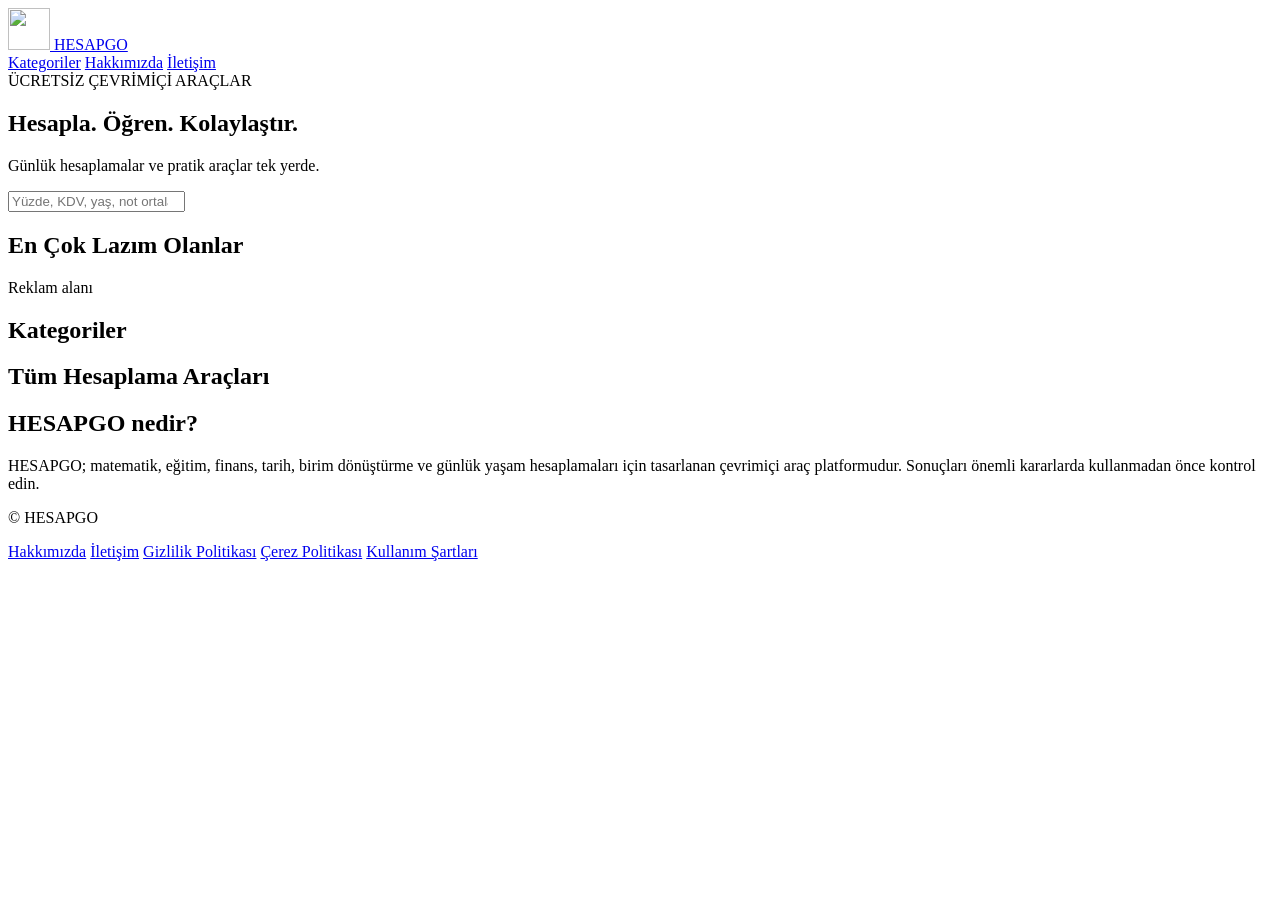
==== index.html @ 387f4a2d "Add initial index.html file with basic structure" ====
<!DOCTYPE html>
<html lang="tr">
<head>
  <meta charset="UTF-8">
  <meta name="viewport" content="width=device-width, initial-scale=1">
  <meta name="theme-color" content="#6657e8">

  <title>HESAPGO – Ücretsiz Hesaplama Araçları</title>
  <meta name="description" content="HESAPGO ile yüzde, KDV, indirim, yaş, not ortalaması ve birim hesaplamalarını ücretsiz yapın.">
  <link rel="canonical" href="https://ALANADIN.com/">
  <link rel="icon" href="/images/logo.svg" type="image/svg+xml">
  <link rel="stylesheet" href="/assets/style.css">

  <meta property="og:type" content="website">
  <meta property="og:title" content="HESAPGO – Ücretsiz Hesaplama Araçları">
  <meta property="og:description" content="Günlük hesaplamalar için ücretsiz çevrimiçi araçlar.">
  <meta property="og:url" content="https://ALANADIN.com/">

  <script type="application/ld+json">
  {
    "@context": "https://schema.org",
    "@type": "WebSite",
    "name": "HESAPGO",
    "url": "https://ALANADIN.com/"
  }
  </script>
</head>
<body>
<header class="header">
  <a class="logo" href="/">
    <img src="/images/logo.svg" alt="" width="42" height="42">
    HESAPGO
  </a>
  <nav>
    <a href="#kategoriler">Kategoriler</a>
    <a href="/hakkimizda.html">Hakkımızda</a>
    <a href="/iletisim.html">İletişim</a>
  </nav>
</header>

<main>
  <section class="hero">
    <span class="eyebrow">ÜCRETSİZ ÇEVRİMİÇİ ARAÇLAR</span>
    <h1>Hesapla. Öğren. <span>Kolaylaştır.</span></h1>
    <p>Günlük hesaplamalar ve pratik araçlar tek yerde.</p>

    <input id="search" type="search"
      placeholder="Yüzde, KDV, yaş, not ortalaması ara..."
      aria-label="Araç ara">

    <div class="popular">
      <h2>En Çok Lazım Olanlar</h2>
      <div id="popularTools" class="grid"></div>
    </div>
  </section>

  <div class="container">
    <div class="ad-slot">Reklam alanı</div>

    <section id="kategoriler">
      <h2>Kategoriler</h2>
      <div id="categories" class="category-grid"></div>
    </section>

    <section>
      <h2>Tüm Hesaplama Araçları</h2>
      <p id="toolCount"></p>
      <div id="allTools" class="grid"></div>
    </section>

    <section class="info">
      <h2>HESAPGO nedir?</h2>
      <p>HESAPGO; matematik, eğitim, finans, tarih, birim dönüştürme ve günlük yaşam hesaplamaları için tasarlanan çevrimiçi araç platformudur. Sonuçları önemli kararlarda kullanmadan önce kontrol edin.</p>
    </section>
  </div>
</main>

<footer>
  <p>© <span id="year"></span> HESAPGO</p>
  <div class="footer-links">
    <a href="/hakkimizda.html">Hakkımızda</a>
    <a href="/iletisim.html">İletişim</a>
    <a href="/gizlilik-politikasi.html">Gizlilik Politikası</a>
    <a href="/cerez-politikasi.html">Çerez Politikası</a>
    <a href="/kullanim-sartlari.html">Kullanım Şartları</a>
  </div>
</footer>

<script src="/assets/tools.js"></script>
<script src="/assets/app.js"></script>
</body>
</html>
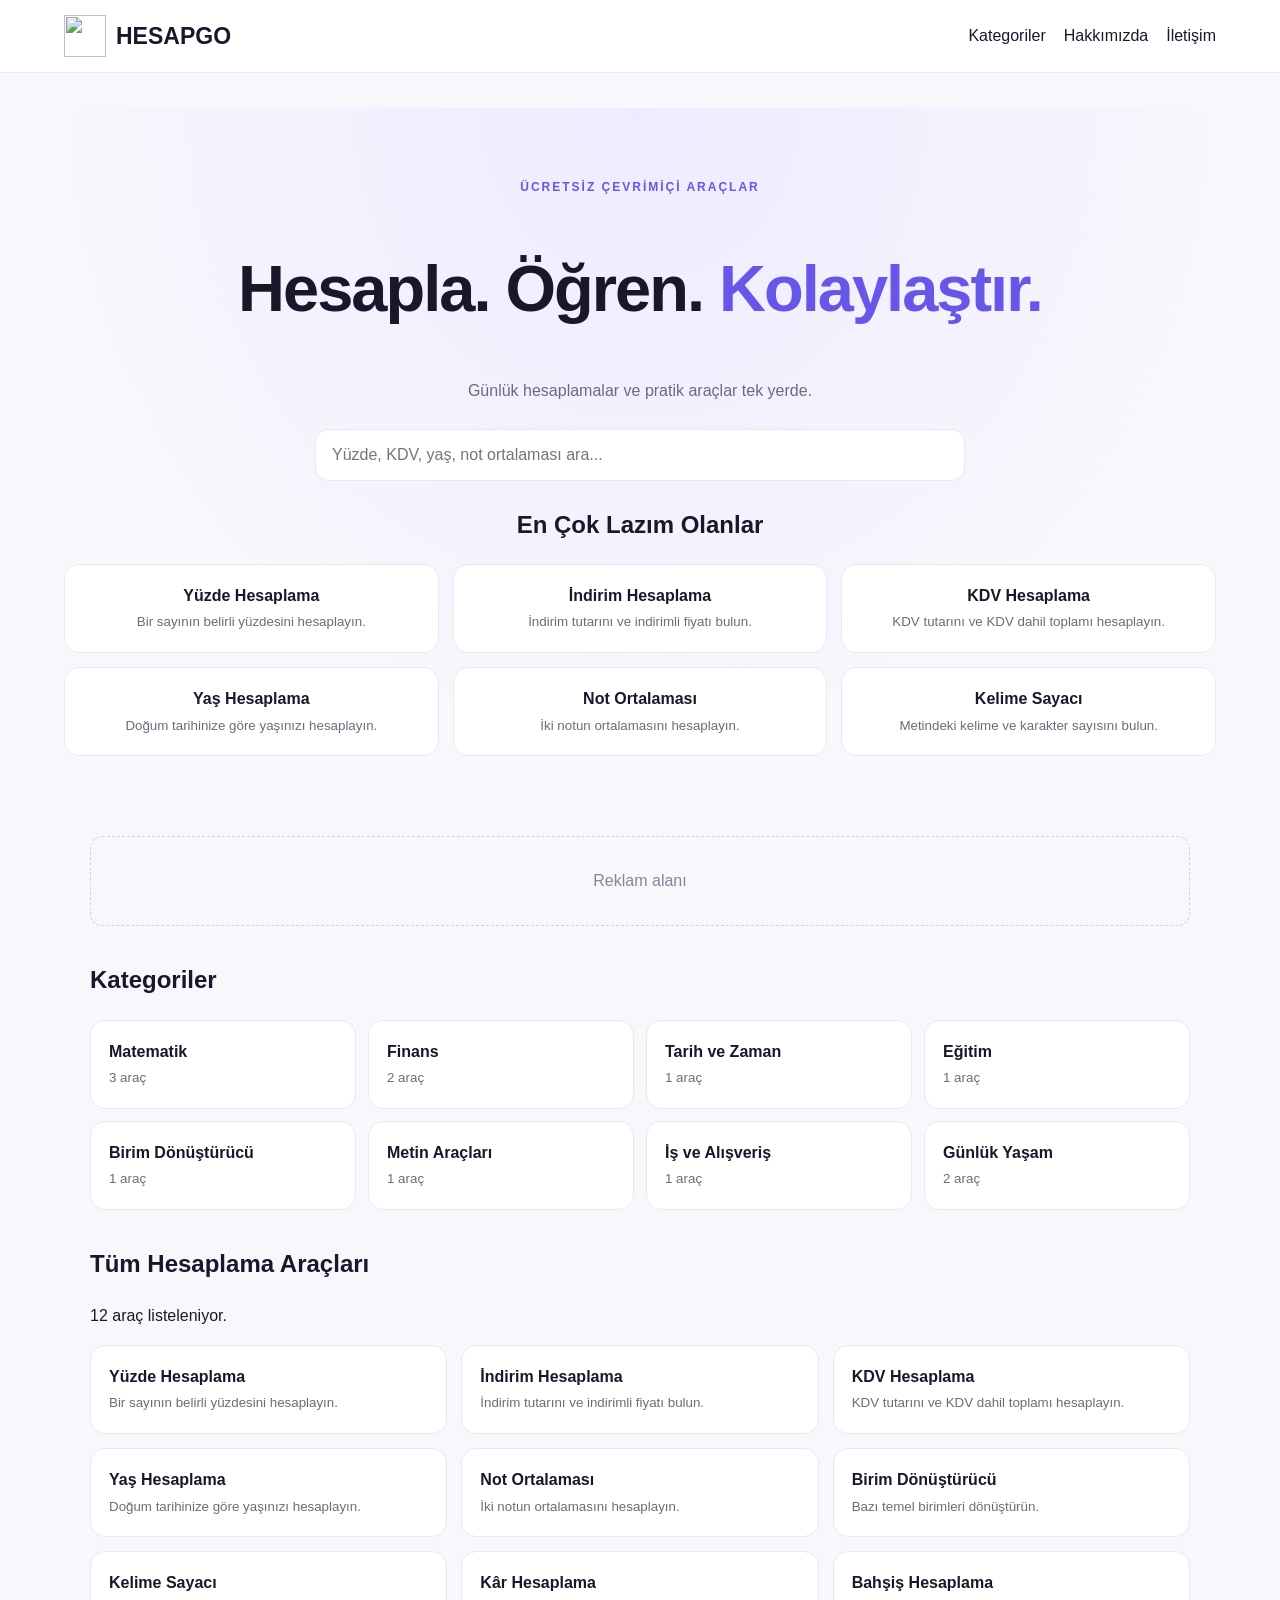
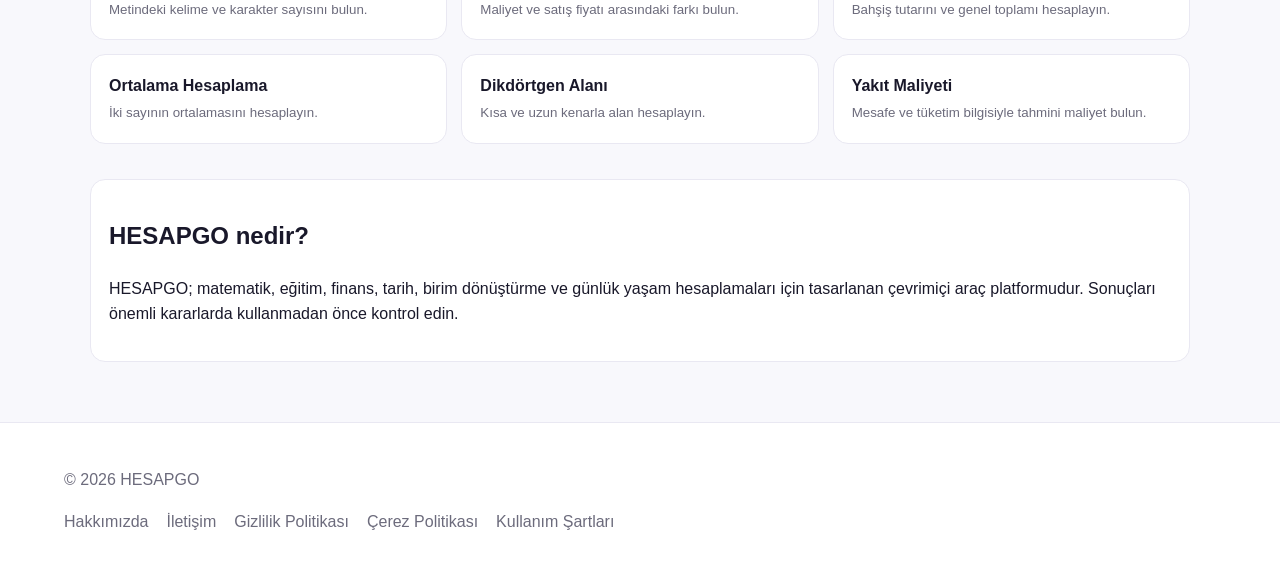
==== commit 873e4aac: "Update index.html" ====
--- a/index.html
+++ b/index.html
@@ -9,7 +9,7 @@
   <title>HESAPGO – Ücretsiz Hesaplama Araçları</title>
   <meta name="description" content="HESAPGO ile yüzde, KDV, indirim, yaş, not ortalaması ve birim hesaplamalarını ücretsiz yapın.">
   <link rel="canonical" href="https://ALANADIN.com/">
-  <link rel="icon" href="/images/logo.svg" type="image/svg+xml">
+  <link rel="icon" href="/images/logo.svg.jpeg" type="image/svg+xml">
   <link rel="stylesheet" href="/assets/style.css">
 
   <meta property="og:type" content="website">
--- a/assets/style.css
+++ b/assets/style.css
@@ -0,0 +1,192 @@
+
+* {
+  box-sizing: border-box;
+}
+
+:root {
+  --purple: #6657e8;
+  --dark: #19182a;
+  --muted: #6c6b7c;
+  --line: #e9e8f2;
+  --background: #f8f8fc;
+}
+
+body {
+  margin: 0;
+  font-family: Arial, Helvetica, sans-serif;
+  background: var(--background);
+  color: var(--dark);
+  line-height: 1.6;
+}
+
+a {
+  color: inherit;
+  text-decoration: none;
+}
+
+a:hover {
+  color: var(--purple);
+}
+
+.header {
+  display: flex;
+  align-items: center;
+  justify-content: space-between;
+  gap: 20px;
+  padding: 15px 5%;
+  background: white;
+  border-bottom: 1px solid var(--line);
+}
+
+.logo {
+  display: flex;
+  align-items: center;
+  gap: 10px;
+  font-size: 23px;
+  font-weight: 900;
+}
+
+.header nav,
+.footer-links {
+  display: flex;
+  flex-wrap: wrap;
+  gap: 18px;
+}
+
+.hero {
+  text-align: center;
+  padding: 65px 5% 45px;
+  background: radial-gradient(ellipse at top, #eeebff, transparent 70%);
+}
+
+.eyebrow {
+  color: var(--purple);
+  font-weight: 800;
+  letter-spacing: 2px;
+  font-size: 12px;
+}
+
+h1 {
+  font-size: clamp(35px, 6vw, 65px);
+  line-height: 1.1;
+  letter-spacing: -2px;
+}
+
+h1 span {
+  color: var(--purple);
+}
+
+.hero > p {
+  color: var(--muted);
+}
+
+#search {
+  display: block;
+  width: min(650px, 100%);
+  margin: 25px auto;
+  padding: 16px;
+  border: 1px solid var(--line);
+  border-radius: 13px;
+  font-size: 16px;
+  background: white;
+}
+
+.container {
+  width: min(1100px, 92%);
+  margin: auto;
+}
+
+section {
+  margin: 35px 0;
+}
+
+.grid {
+  display: grid;
+  grid-template-columns: repeat(3, minmax(0, 1fr));
+  gap: 14px;
+}
+
+.tool-card,
+.category-card,
+.info {
+  display: block;
+  padding: 18px;
+  border: 1px solid var(--line);
+  border-radius: 15px;
+  background: white;
+}
+
+.tool-card:hover,
+.category-card:hover {
+  border-color: var(--purple);
+  transform: translateY(-2px);
+}
+
+.tool-card,
+.category-card {
+  transition: 0.15s ease;
+}
+
+.tool-card strong,
+.category-card strong {
+  display: block;
+}
+
+.tool-card small,
+.category-card small {
+  color: var(--muted);
+}
+
+.category-grid {
+  display: grid;
+  grid-template-columns: repeat(4, minmax(0, 1fr));
+  gap: 12px;
+}
+
+.ad-slot {
+  min-height: 90px;
+  display: grid;
+  place-items: center;
+  border: 1px dashed #d4d0e7;
+  border-radius: 12px;
+  color: #88859b;
+  margin: 30px 0;
+}
+
+footer {
+  margin-top: 60px;
+  padding: 28px 5%;
+  background: white;
+  border-top: 1px solid var(--line);
+  color: var(--muted);
+}
+
+.footer-links {
+  margin-top: 12px;
+}
+
+@media (max-width: 750px) {
+  .grid {
+    grid-template-columns: repeat(2, minmax(0, 1fr));
+  }
+
+  .category-grid {
+    grid-template-columns: repeat(2, minmax(0, 1fr));
+  }
+
+  .header {
+    align-items: flex-start;
+    flex-direction: column;
+  }
+
+  .header nav {
+    gap: 12px;
+  }
+}
+
+@media (max-width: 450px) {
+  .grid,
+  .category-grid {
+    grid-template-columns: 1fr;
+  }
+}
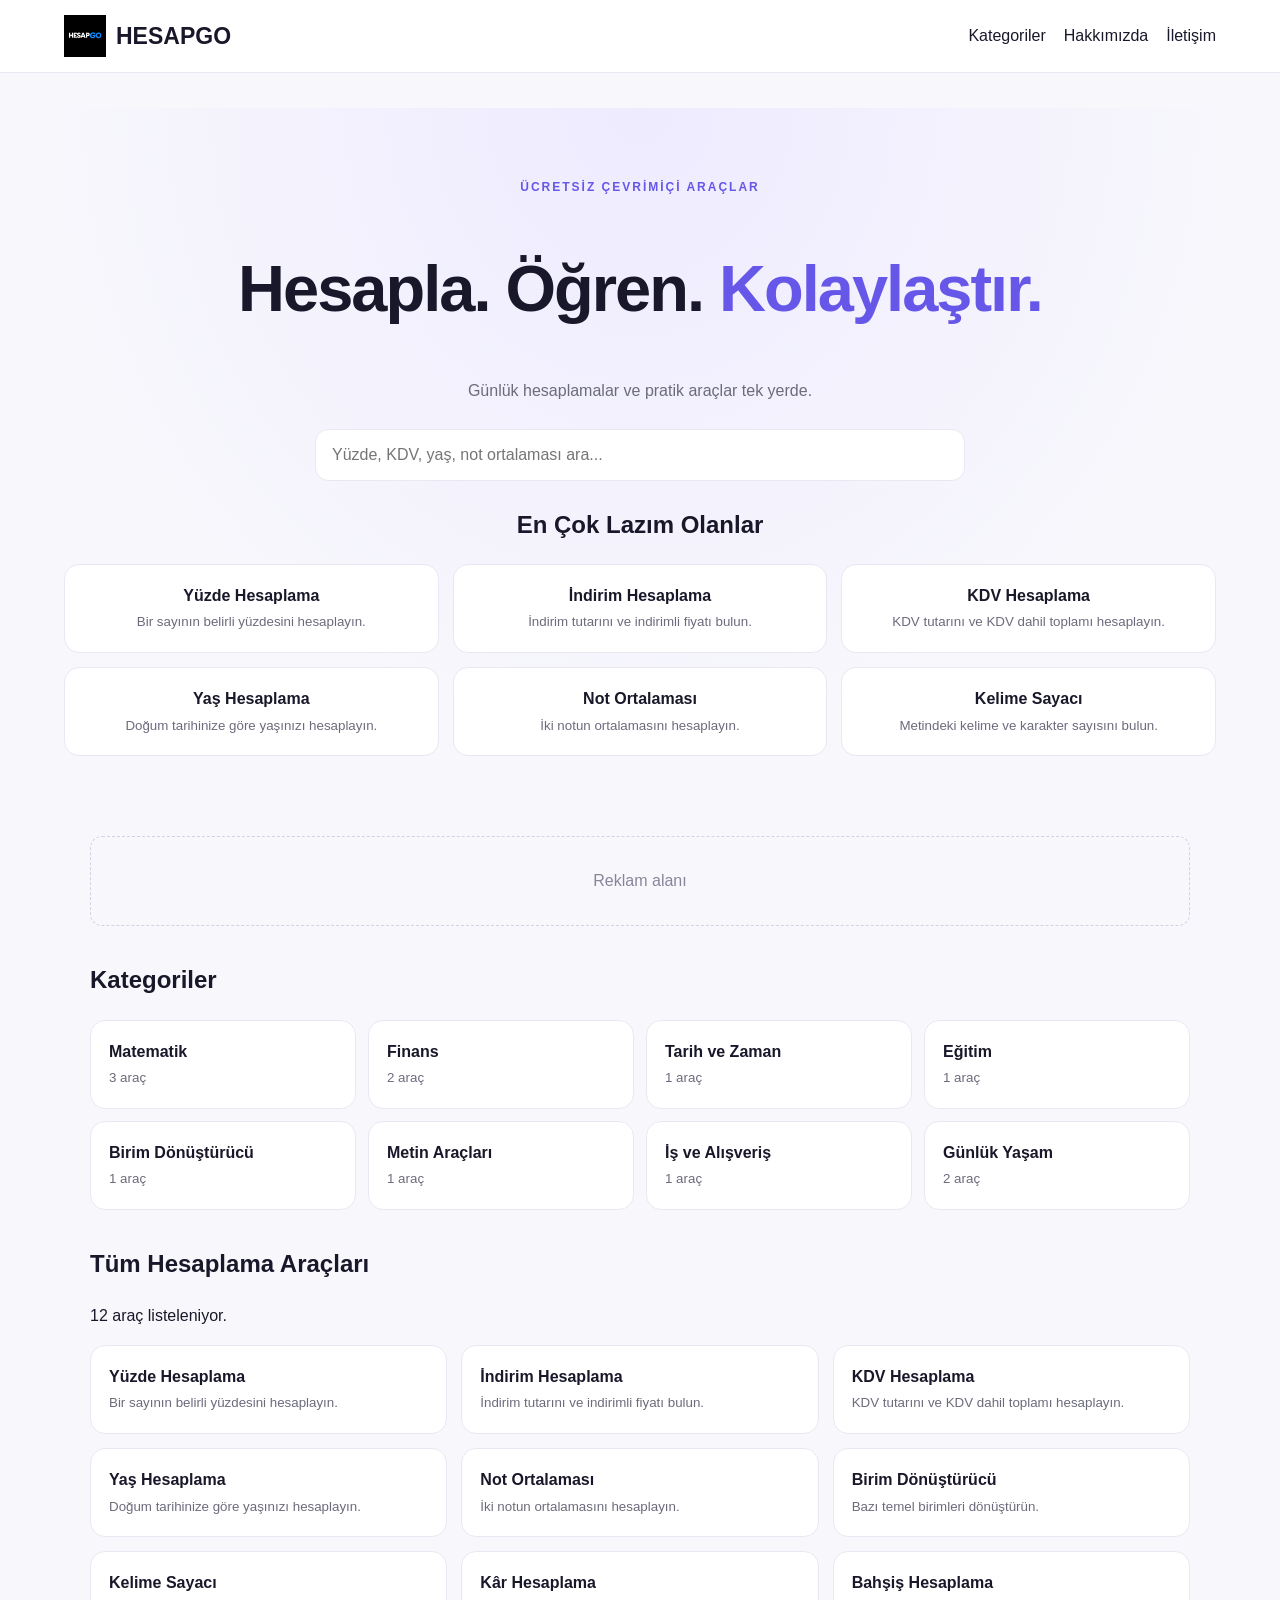
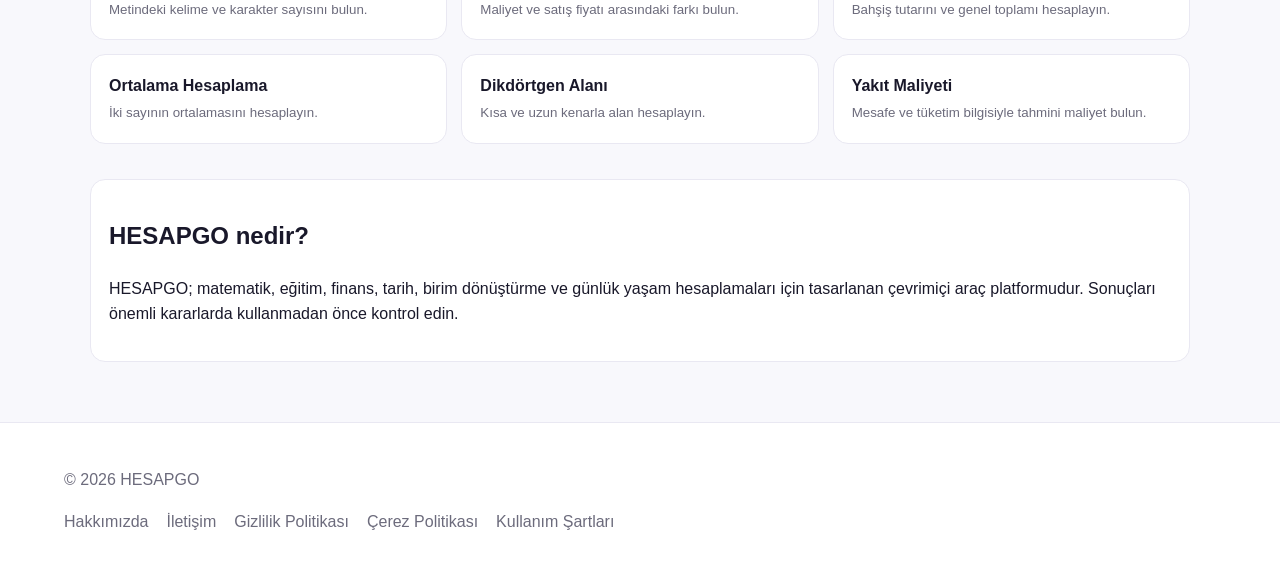
==== commit 585dc312: "Update index.html" ====
--- a/index.html
+++ b/index.html
@@ -22,14 +22,14 @@
     "@context": "https://schema.org",
     "@type": "WebSite",
     "name": "HESAPGO",
-    "url": "https://ALANADIN.com/"
+    "url": "https://hesapgo.vercel.app/"
   }
   </script>
 </head>
 <body>
 <header class="header">
   <a class="logo" href="/">
-    <img src="/images/logo.svg" alt="" width="42" height="42">
+    <img src="/images/logo.svg.jpeg" alt="" width="42" height="42">
     HESAPGO
   </a>
   <nav>
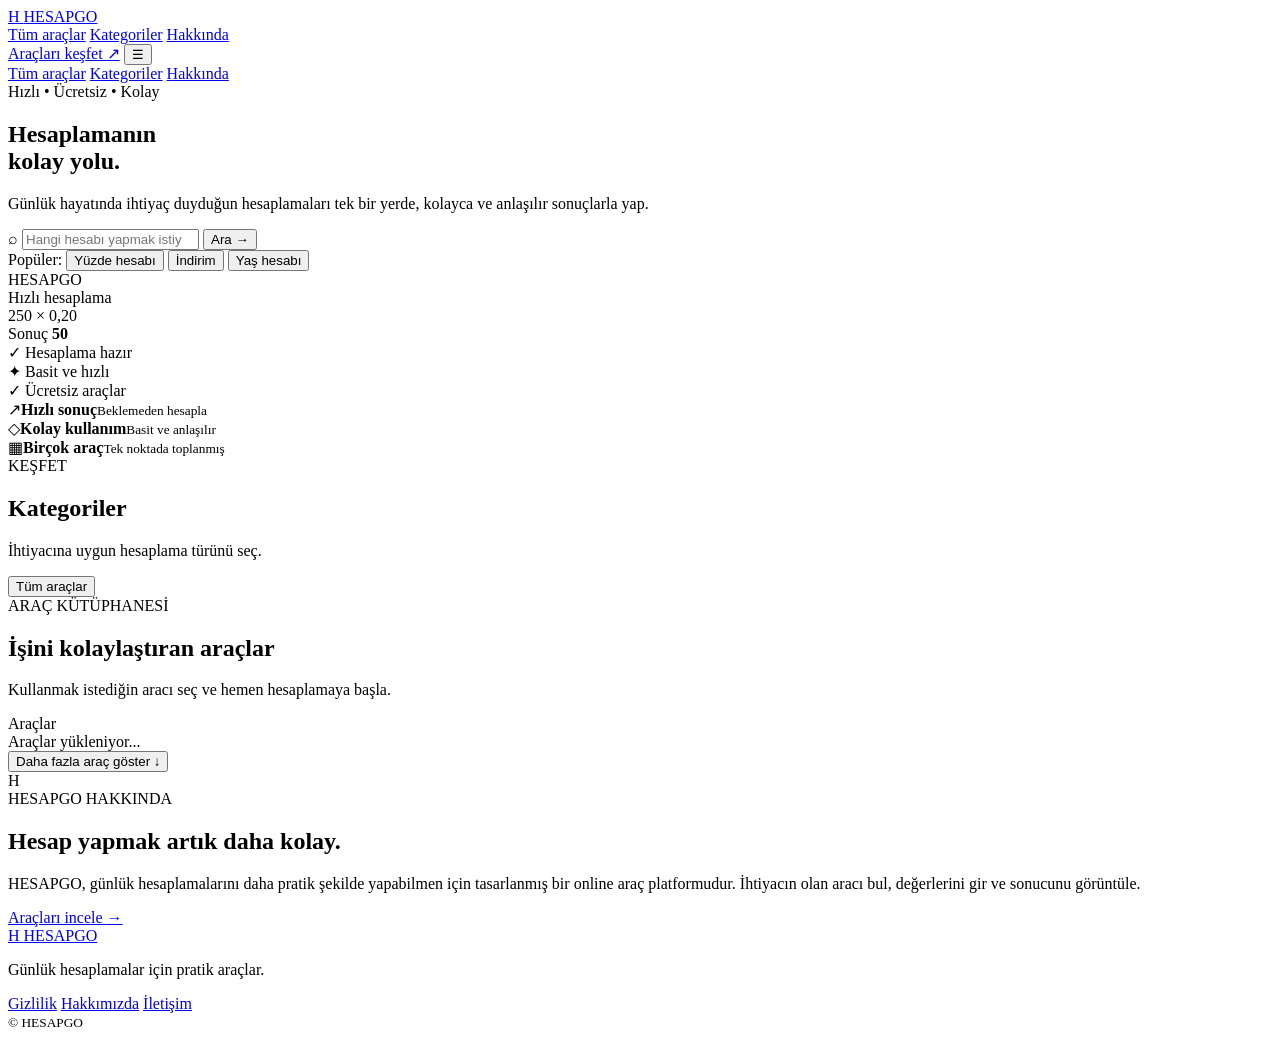
==== commit 9d8abc0f: "Update index.html" ====
--- a/index.html
+++ b/index.html
@@ -1,93 +1,170 @@
-
 <!DOCTYPE html>
 <html lang="tr">
 <head>
   <meta charset="UTF-8">
   <meta name="viewport" content="width=device-width, initial-scale=1">
-  <meta name="theme-color" content="#6657e8">
+  <meta name="theme-color" content="#ffffff">
 
-  <title>HESAPGO – Ücretsiz Hesaplama Araçları</title>
-  <meta name="description" content="HESAPGO ile yüzde, KDV, indirim, yaş, not ortalaması ve birim hesaplamalarını ücretsiz yapın.">
-  <link rel="canonical" href="https://ALANADIN.com/">
-  <link rel="icon" href="/images/logo.svg.jpeg" type="image/svg+xml">
-  <link rel="stylesheet" href="/assets/style.css">
+  <title>HESAPGO — Ücretsiz Online Hesaplama Araçları</title>
+  <meta name="description" content="Yüzde, indirim, KDV, yaş, ortalama ve daha birçok hesaplamayı HESAPGO ile kolayca yap. Ücretsiz ve pratik online hesaplama araçları.">
+  <link rel="canonical" href="https://hesapgo.vercel.app/">
+  <link rel="stylesheet" href="/assets/home.css">
 
-  <meta property="og:type" content="website">
-  <meta property="og:title" content="HESAPGO – Ücretsiz Hesaplama Araçları">
-  <meta property="og:description" content="Günlük hesaplamalar için ücretsiz çevrimiçi araçlar.">
-  <meta property="og:url" content="https://ALANADIN.com/">
-
-  <script type="application/ld+json">
-  {
-    "@context": "https://schema.org",
-    "@type": "WebSite",
-    "name": "HESAPGO",
-    "url": "https://hesapgo.vercel.app/"
-  }
-  </script>
 </head>
 <body>
-<header class="header">
-  <a class="logo" href="/">
-    <img src="/images/logo.svg.jpeg" alt="" width="42" height="42">
-    HESAPGO
-  </a>
-  <nav>
-    <a href="#kategoriler">Kategoriler</a>
-    <a href="/hakkimizda.html">Hakkımızda</a>
-    <a href="/iletisim.html">İletişim</a>
-  </nav>
-</header>
+  <header class="site-header">
+    <div class="header-inner">
+      <a class="brand" href="/" aria-label="HESAPGO ana sayfa">
+        <span class="brand-icon">H</span>
+        <span>HESAP<span class="brand-accent">GO</span></span>
+      </a>
 
-<main>
-  <section class="hero">
-    <span class="eyebrow">ÜCRETSİZ ÇEVRİMİÇİ ARAÇLAR</span>
-    <h1>Hesapla. Öğren. <span>Kolaylaştır.</span></h1>
-    <p>Günlük hesaplamalar ve pratik araçlar tek yerde.</p>
+      <nav class="main-nav" aria-label="Ana menü">
+        <a href="#araclar">Tüm araçlar</a>
+        <a href="#kategoriler">Kategoriler</a>
+        <a href="#hakkinda">Hakkında</a>
+      </nav>
 
-    <input id="search" type="search"
-      placeholder="Yüzde, KDV, yaş, not ortalaması ara..."
-      aria-label="Araç ara">
+      <a class="header-cta" href="#araclar">Araçları keşfet <span>↗</span></a>
 
-    <div class="popular">
-      <h2>En Çok Lazım Olanlar</h2>
-      <div id="popularTools" class="grid"></div>
+      <button class="mobile-menu-button" id="mobileMenuButton"
+        aria-label="Menüyü aç veya kapat" aria-expanded="false">☰</button>
     </div>
-  </section>
 
-  <div class="container">
-    <div class="ad-slot">Reklam alanı</div>
+    <nav class="mobile-nav" id="mobileNav" aria-label="Mobil menü">
+      <a href="#araclar">Tüm araçlar</a>
+      <a href="#kategoriler">Kategoriler</a>
+      <a href="#hakkinda">Hakkında</a>
+    </nav>
+  </header>
 
-    <section id="kategoriler">
-      <h2>Kategoriler</h2>
-      <div id="categories" class="category-grid"></div>
+  <main>
+    <section class="hero">
+      <div class="hero-content">
+        <span class="eyebrow"><span class="status-dot"></span> Hızlı • Ücretsiz • Kolay</span>
+
+        <h1>Hesaplamanın<br> <span>kolay yolu.</span></h1>
+
+        <p class="hero-description">
+          Günlük hayatında ihtiyaç duyduğun hesaplamaları tek bir yerde,
+          kolayca ve anlaşılır sonuçlarla yap.
+        </p>
+
+        <form class="search-box" id="searchForm" role="search">
+          <span class="search-icon" aria-hidden="true">⌕</span>
+          <input id="searchInput" type="search"
+            placeholder="Hangi hesabı yapmak istiyorsun?"
+            aria-label="Hesaplama aracı ara" autocomplete="off">
+          <button type="submit">Ara <span>→</span></button>
+        </form>
+
+        <div class="popular-searches">
+          <span>Popüler:</span>
+          <button type="button" data-search="yüzde">Yüzde hesabı</button>
+          <button type="button" data-search="indirim">İndirim</button>
+          <button type="button" data-search="yaş">Yaş hesabı</button>
+        </div>
+      </div>
+
+      <div class="hero-visual" aria-hidden="true">
+        <div class="visual-glow"></div>
+        <div class="calculator-card">
+          <div class="calculator-top">
+            <span class="calculator-dots"><i></i><i></i><i></i></span>
+            <span>HESAPGO</span>
+          </div>
+          <div class="calculator-caption">Hızlı hesaplama</div>
+          <div class="calculator-number">250 × 0,20</div>
+          <div class="calculator-divider"></div>
+          <div class="calculator-answer">
+            <span>Sonuç</span>
+            <strong>50</strong>
+          </div>
+          <div class="calculator-success">✓ Hesaplama hazır</div>
+        </div>
+        <div class="floating-note note-top">✦ Basit ve hızlı</div>
+        <div class="floating-note note-bottom"><span>✓</span> Ücretsiz araçlar</div>
+      </div>
     </section>
 
-    <section>
-      <h2>Tüm Hesaplama Araçları</h2>
-      <p id="toolCount"></p>
-      <div id="allTools" class="grid"></div>
+    <section class="trust-strip" aria-label="HESAPGO özellikleri">
+      <div><span class="trust-icon">↗</span><span><strong>Hızlı sonuç</strong><small>Beklemeden hesapla</small></span></div>
+      <div><span class="trust-icon">◇</span><span><strong>Kolay kullanım</strong><small>Basit ve anlaşılır</small></span></div>
+      <div><span class="trust-icon">▦</span><span><strong>Birçok araç</strong><small>Tek noktada toplanmış</small></span></div>
     </section>
 
-    <section class="info">
-      <h2>HESAPGO nedir?</h2>
-      <p>HESAPGO; matematik, eğitim, finans, tarih, birim dönüştürme ve günlük yaşam hesaplamaları için tasarlanan çevrimiçi araç platformudur. Sonuçları önemli kararlarda kullanmadan önce kontrol edin.</p>
+    <section class="content-section" id="kategoriler">
+      <div class="section-heading">
+        <div>
+          <span class="section-kicker">KEŞFET</span>
+          <h2>Kategoriler</h2>
+          <p>İhtiyacına uygun hesaplama türünü seç.</p>
+        </div>
+      </div>
+
+      <div class="category-list" id="categoryList">
+        <button class="category-chip active" data-category="all">Tüm araçlar</button>
+      </div>
     </section>
-  </div>
-</main>
 
-<footer>
-  <p>© <span id="year"></span> HESAPGO</p>
-  <div class="footer-links">
-    <a href="/hakkimizda.html">Hakkımızda</a>
-    <a href="/iletisim.html">İletişim</a>
-    <a href="/gizlilik-politikasi.html">Gizlilik Politikası</a>
-    <a href="/cerez-politikasi.html">Çerez Politikası</a>
-    <a href="/kullanim-sartlari.html">Kullanım Şartları</a>
-  </div>
-</footer>
+    <section class="content-section tools-section" id="araclar">
+      <div class="section-heading tools-heading">
+        <div>
+          <span class="section-kicker">ARAÇ KÜTÜPHANESİ</span>
+          <h2 id="toolsHeading">İşini kolaylaştıran araçlar</h2>
+          <p id="toolsDescription">Kullanmak istediğin aracı seç ve hemen hesaplamaya başla.</p>
+        </div>
+        <span class="tool-count" id="toolCount">Araçlar</span>
+      </div>
 
-<script src="/assets/tools.js"></script>
-<script src="/assets/app.js"></script>
+      <div class="tools-grid" id="toolsGrid">
+        <div class="empty-state">Araçlar yükleniyor...</div>
+      </div>
+
+      <div class="no-results" id="noResults" hidden>
+        <span>⌕</span>
+        <h3>Aradığın aracı bulamadık</h3>
+        <p>Başka bir kelime dene veya farklı bir kategori seç.</p>
+        <button id="clearSearch" type="button">Aramayı temizle</button>
+      </div>
+
+      <div class="load-more-wrap">
+        <button id="loadMore" class="load-more" type="button">Daha fazla araç göster <span>↓</span></button>
+      </div>
+    </section>
+
+    <section class="about-section" id="hakkinda">
+      <div class="about-mark">H</div>
+      <div>
+        <span class="section-kicker">HESAPGO HAKKINDA</span>
+        <h2>Hesap yapmak artık daha kolay.</h2>
+        <p>
+          HESAPGO, günlük hesaplamalarını daha pratik şekilde yapabilmen için
+          tasarlanmış bir online araç platformudur. İhtiyacın olan aracı bul,
+          değerlerini gir ve sonucunu görüntüle.
+        </p>
+      </div>
+      <a href="#araclar" class="about-link">Araçları incele <span>→</span></a>
+    </section>
+  </main>
+
+  <footer class="site-footer">
+    <div class="footer-inner">
+      <a class="brand footer-brand" href="/">
+        <span class="brand-icon">H</span>
+        <span>HESAP<span class="brand-accent">GO</span></span>
+      </a>
+      <p>Günlük hesaplamalar için pratik araçlar.</p>
+      <div class="footer-links">
+        <a href="/gizlilik/">Gizlilik</a>
+        <a href="/hakkimizda/">Hakkımızda</a>
+        <a href="/iletisim/">İletişim</a>
+      </div>
+      <small>© <span id="currentYear"></span> HESAPGO</small>
+    </div>
+  </footer>
+
+  <script src="/assets/tools.js"></script>
+  <script src="/assets/home.js"></script>
 </body>
 </html>
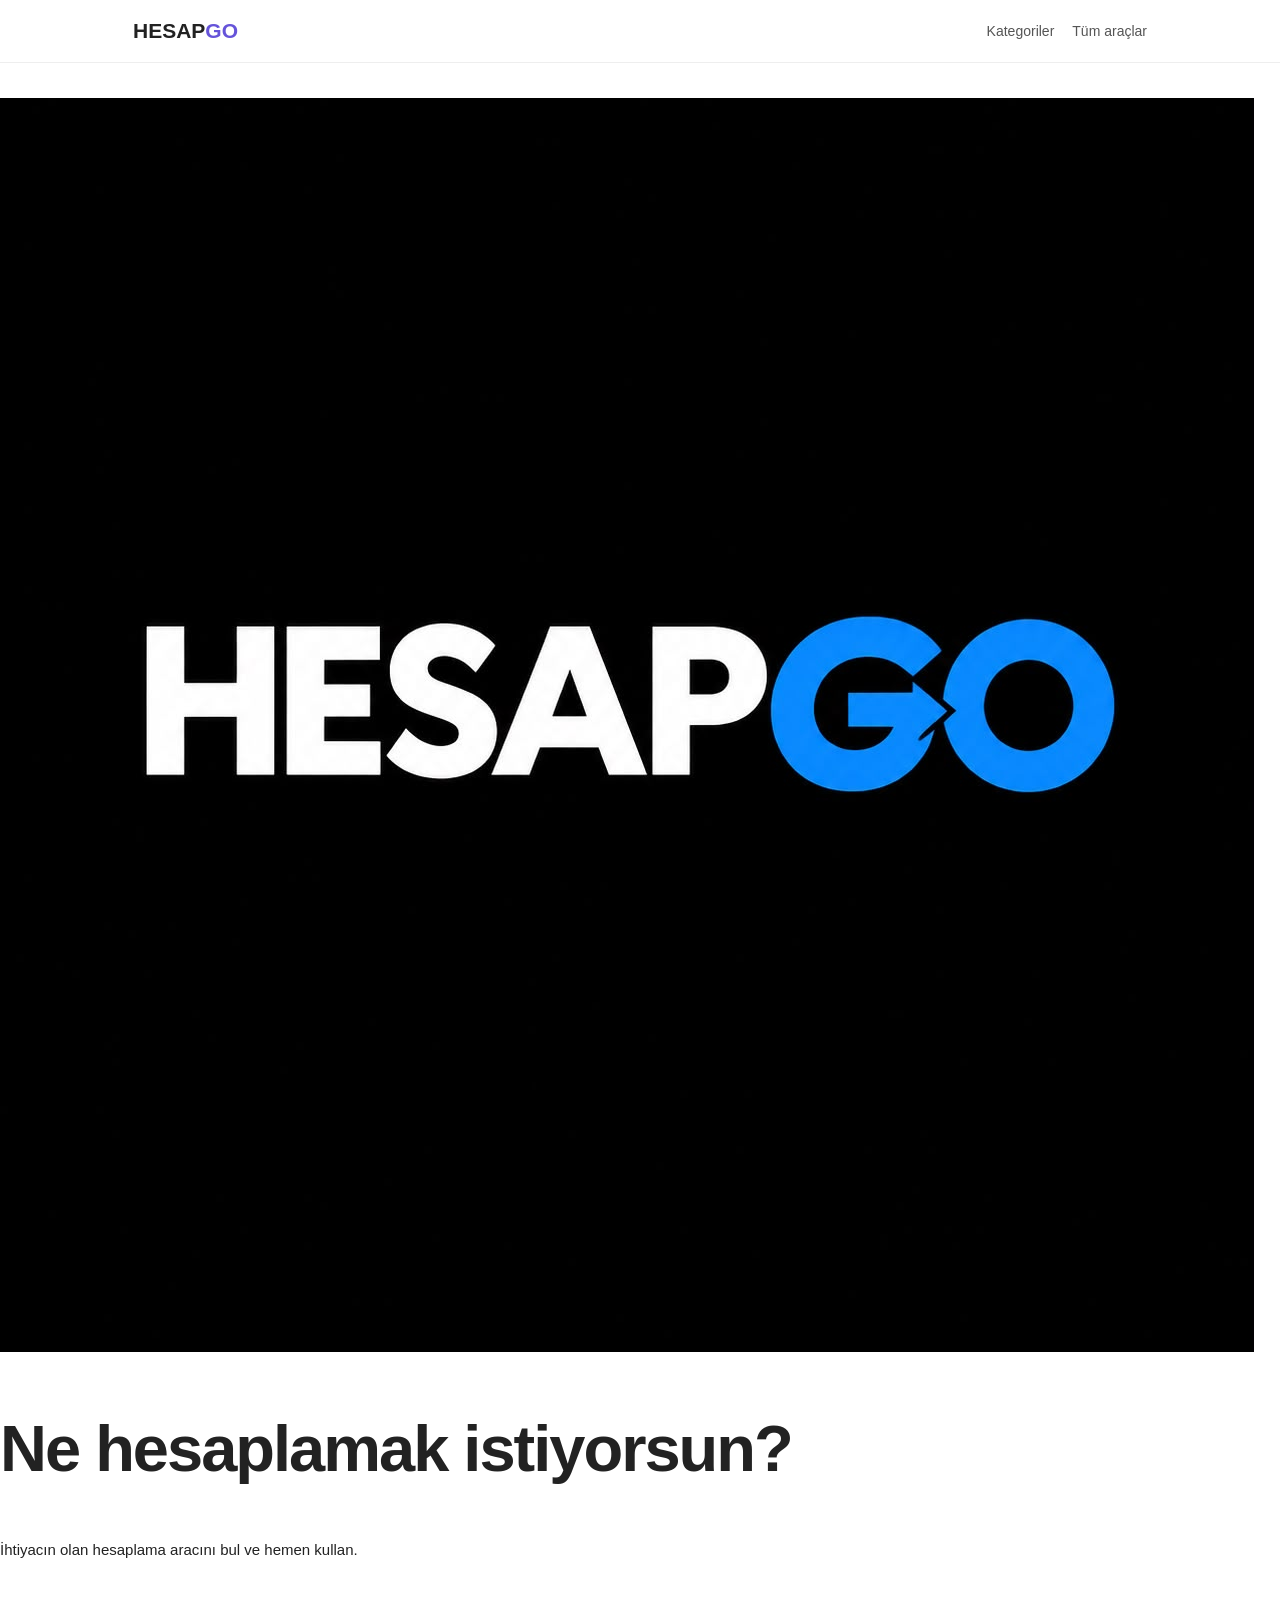
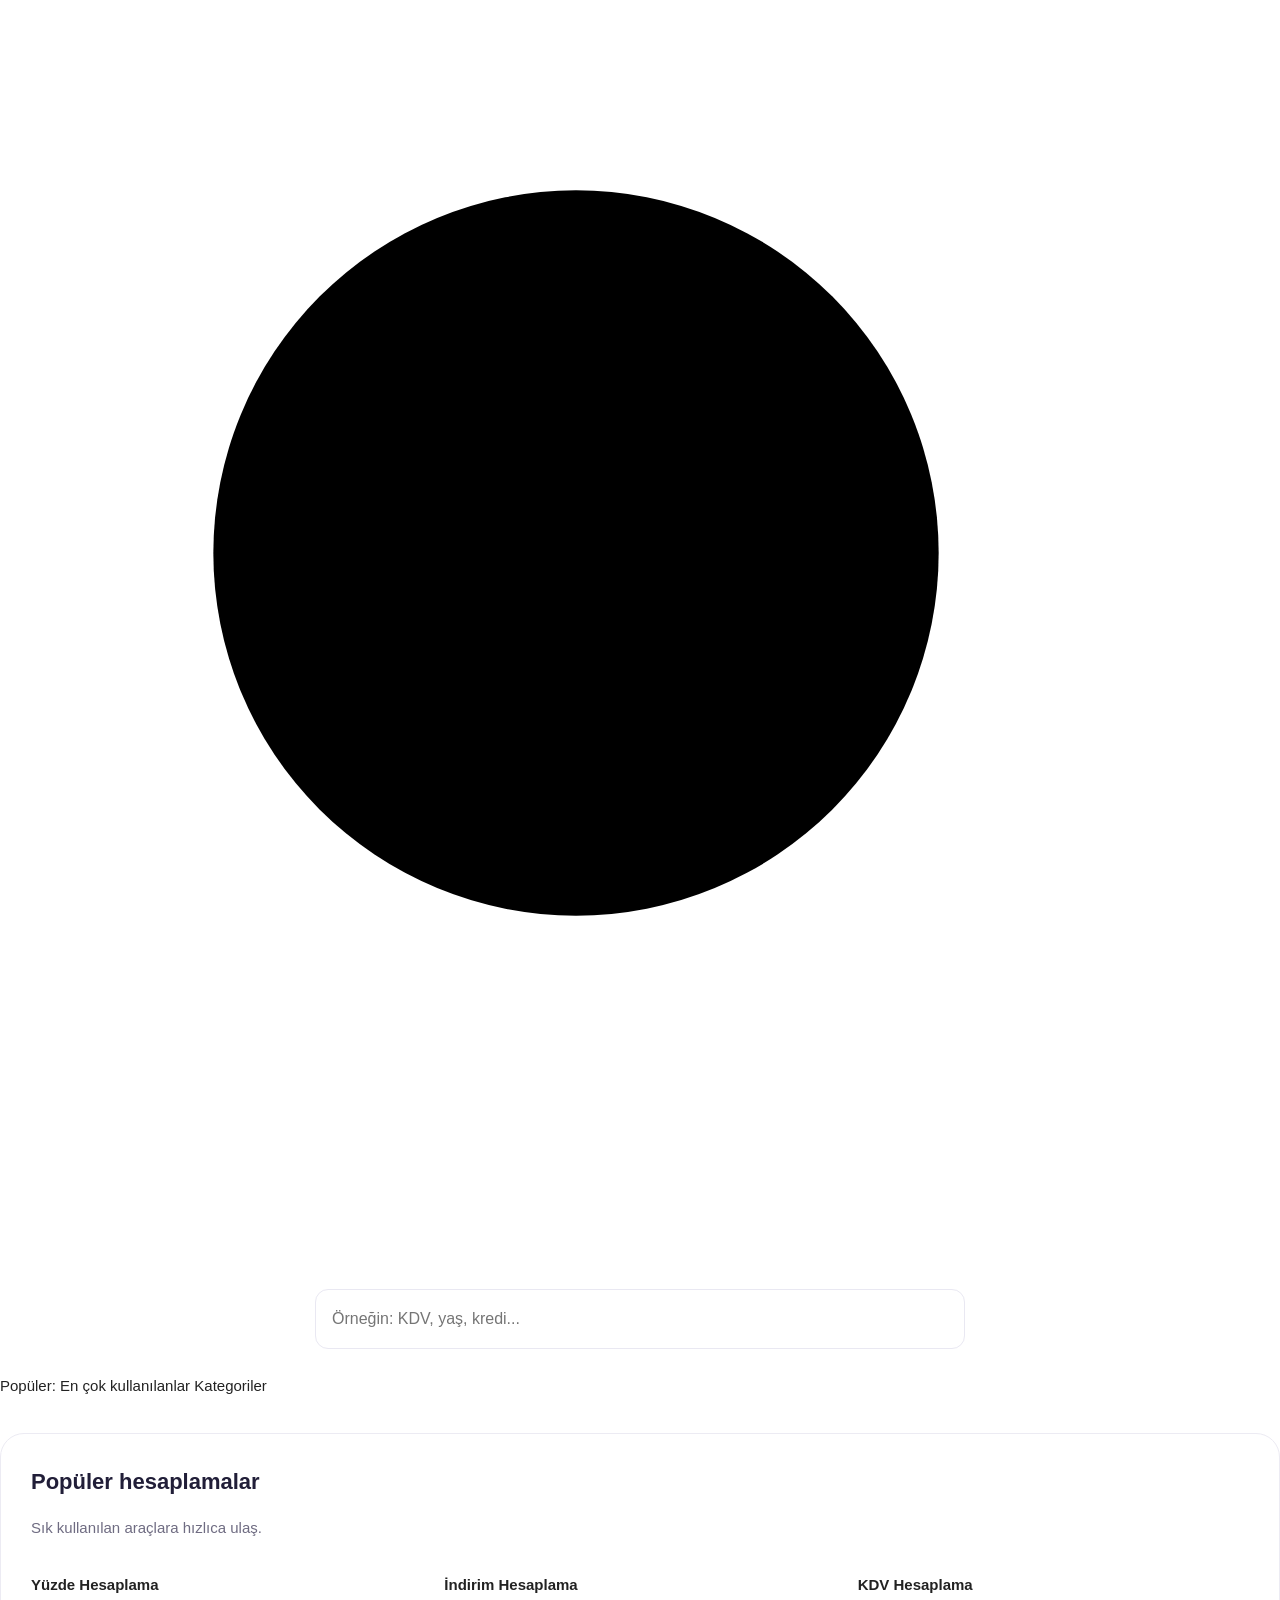
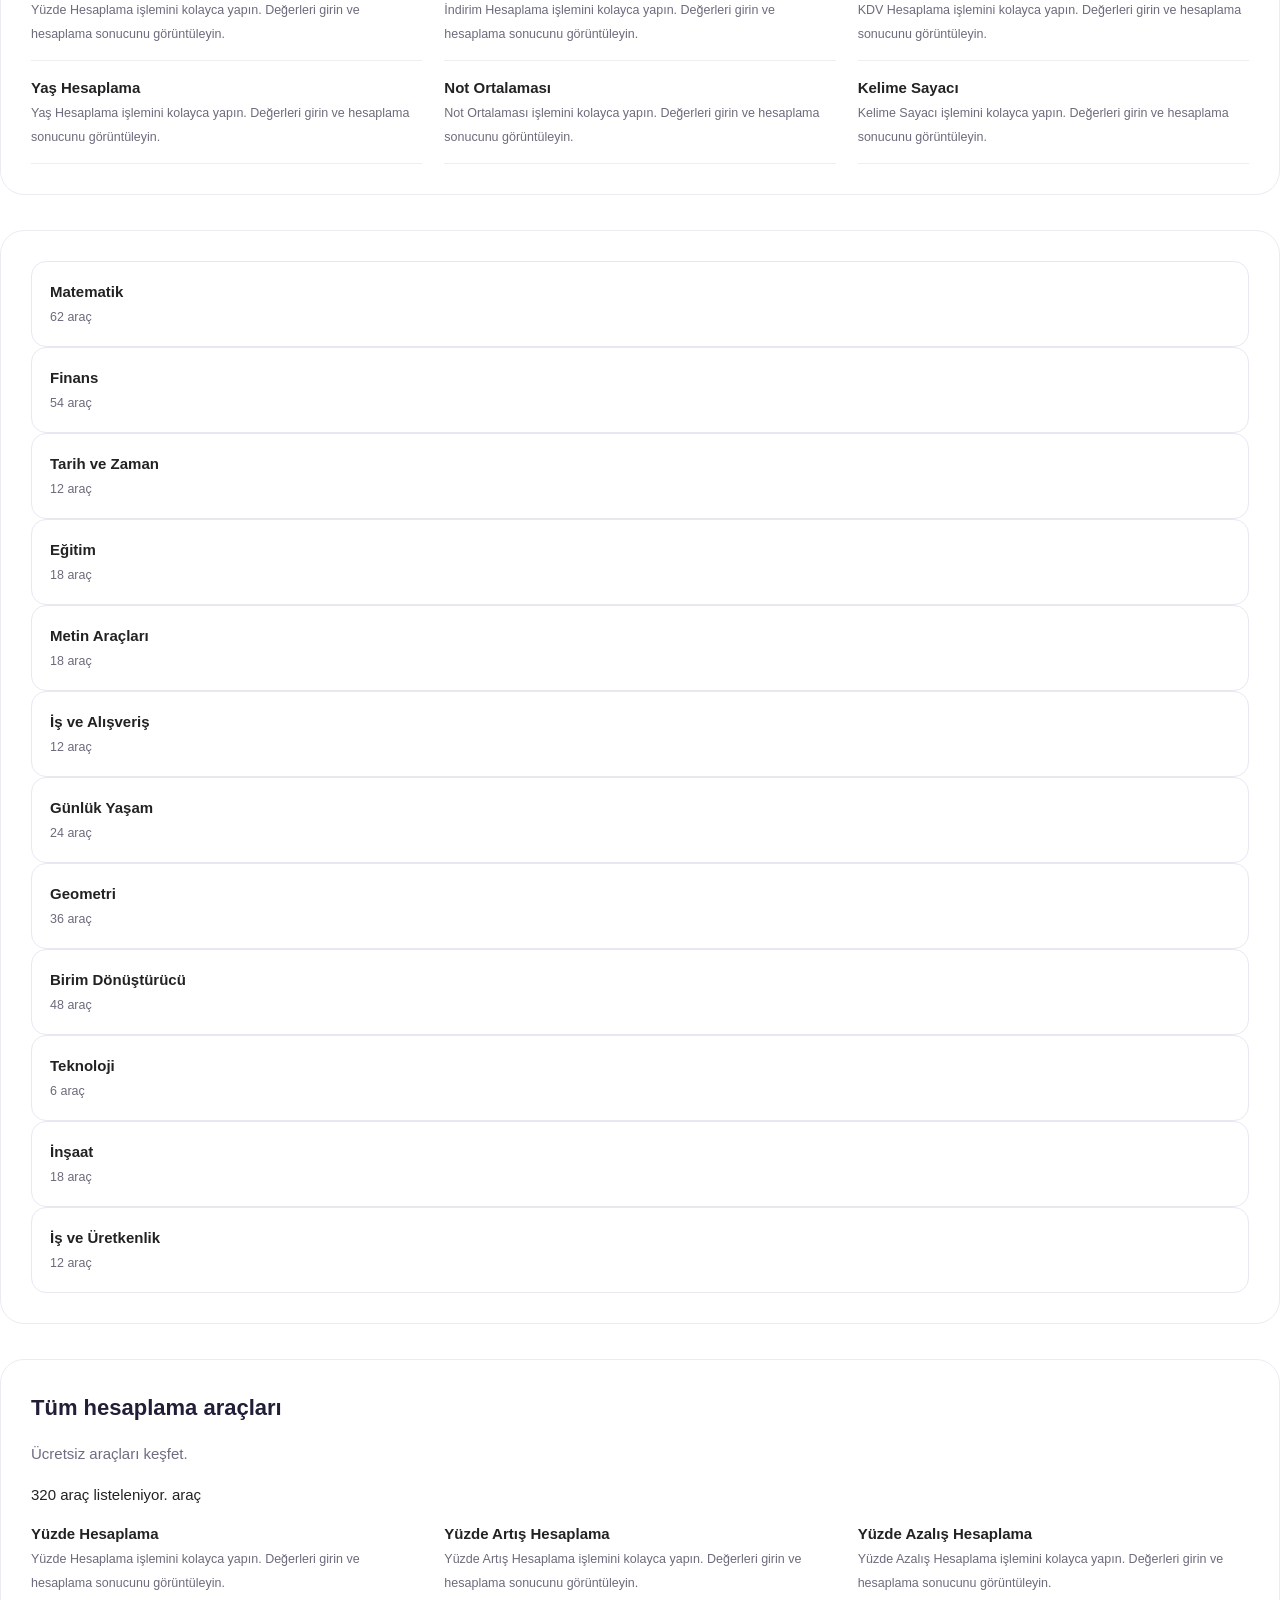
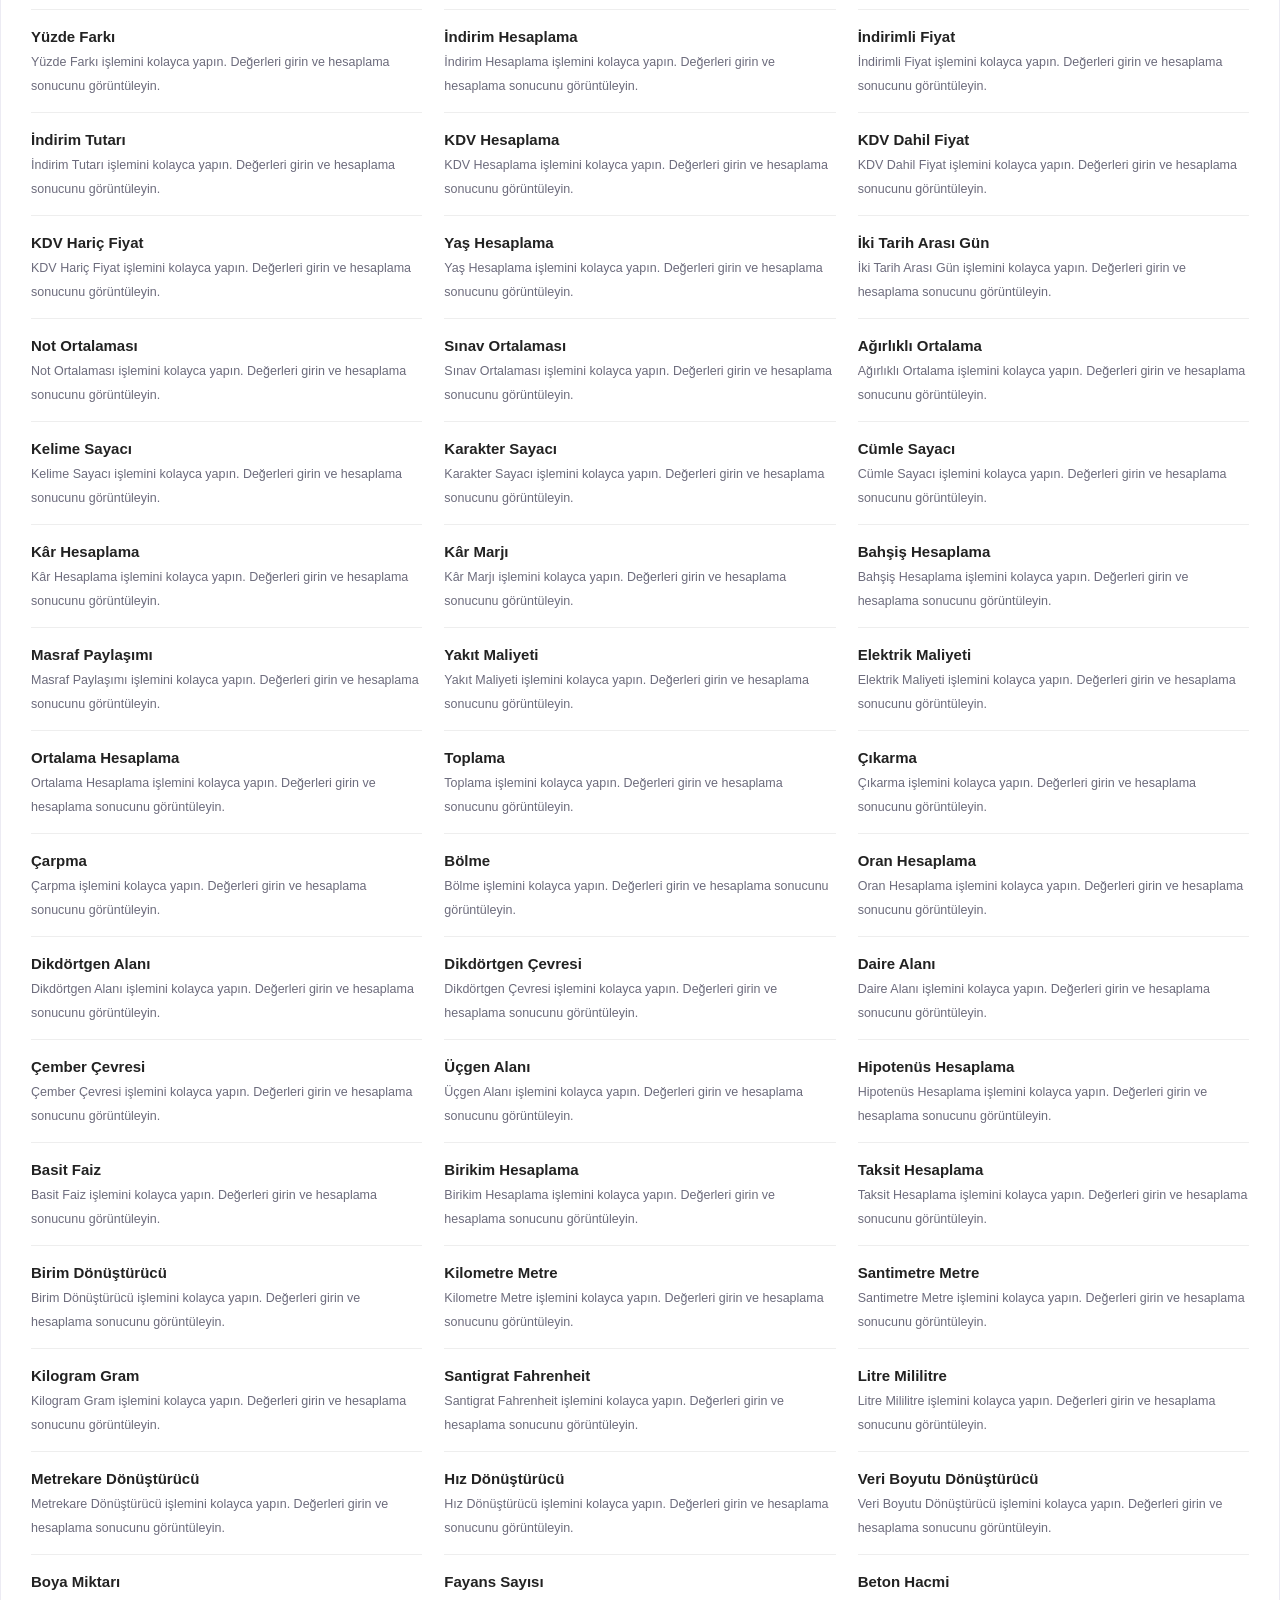
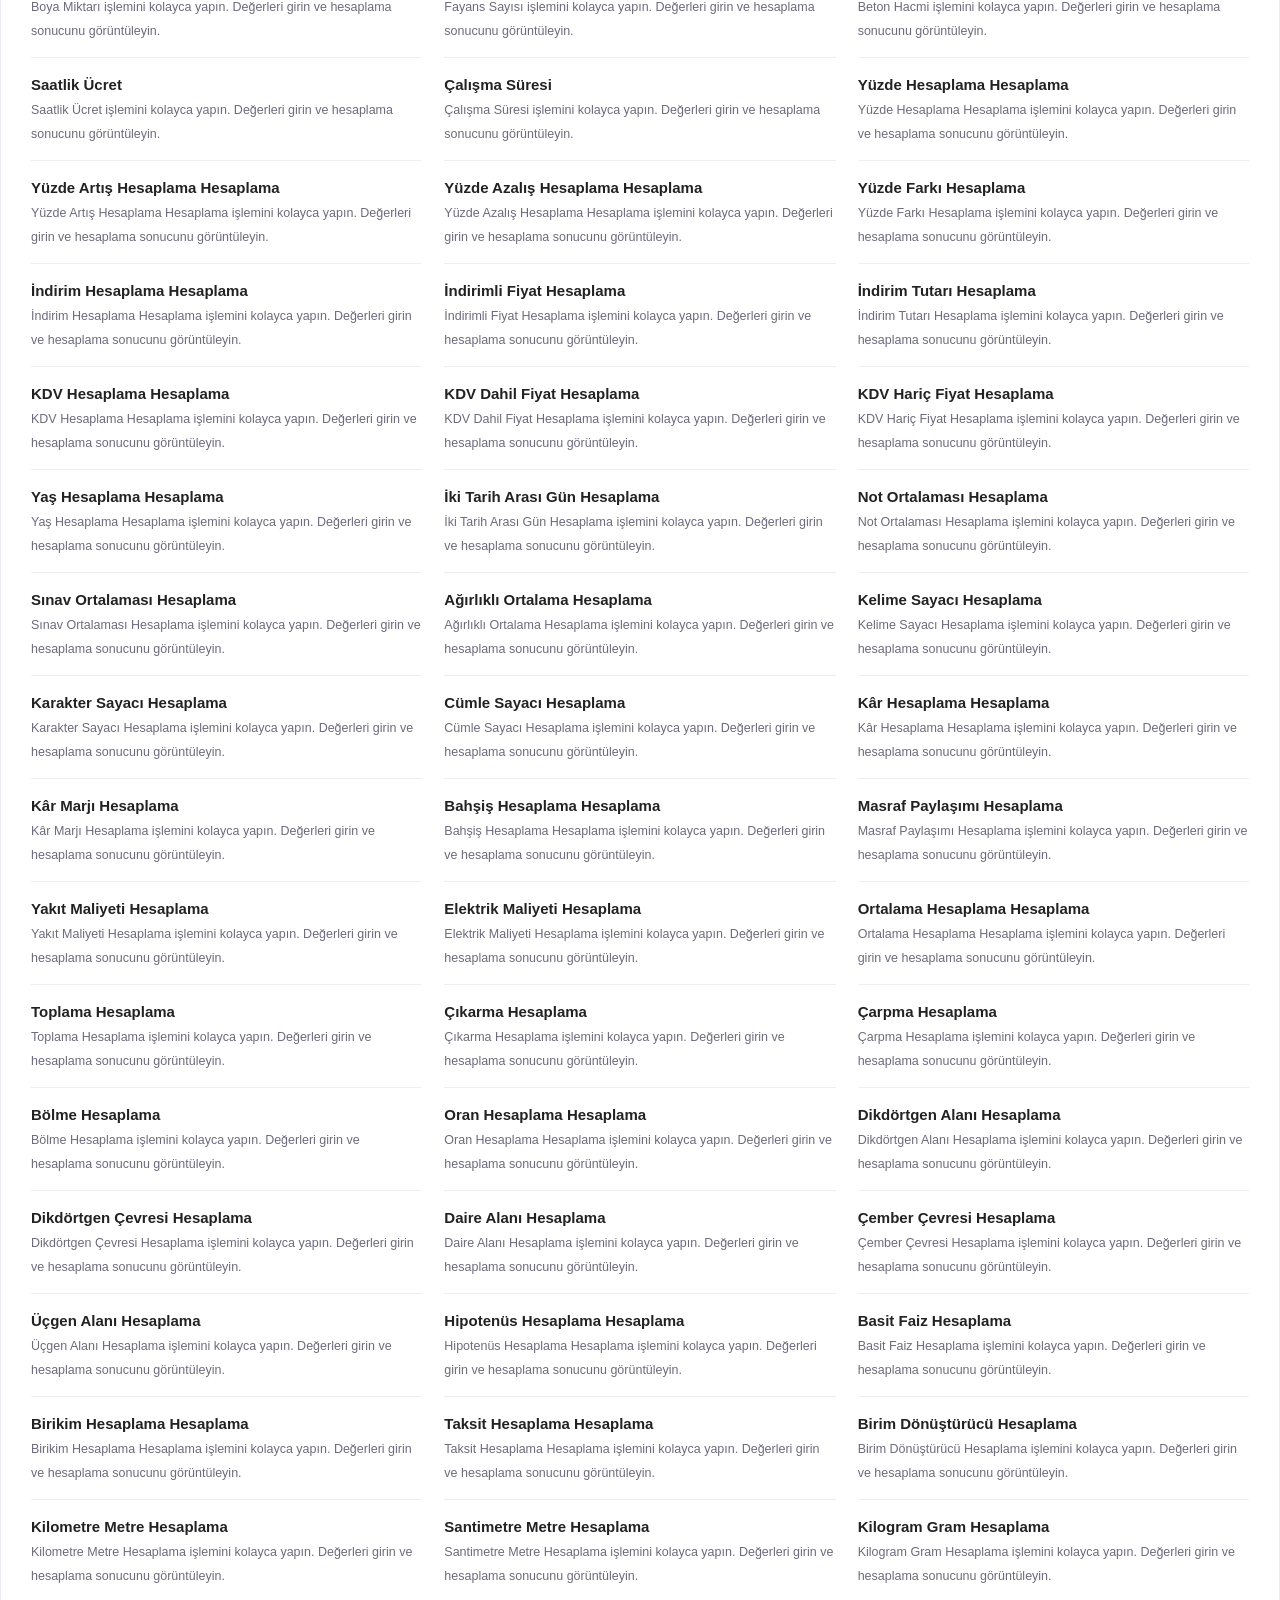
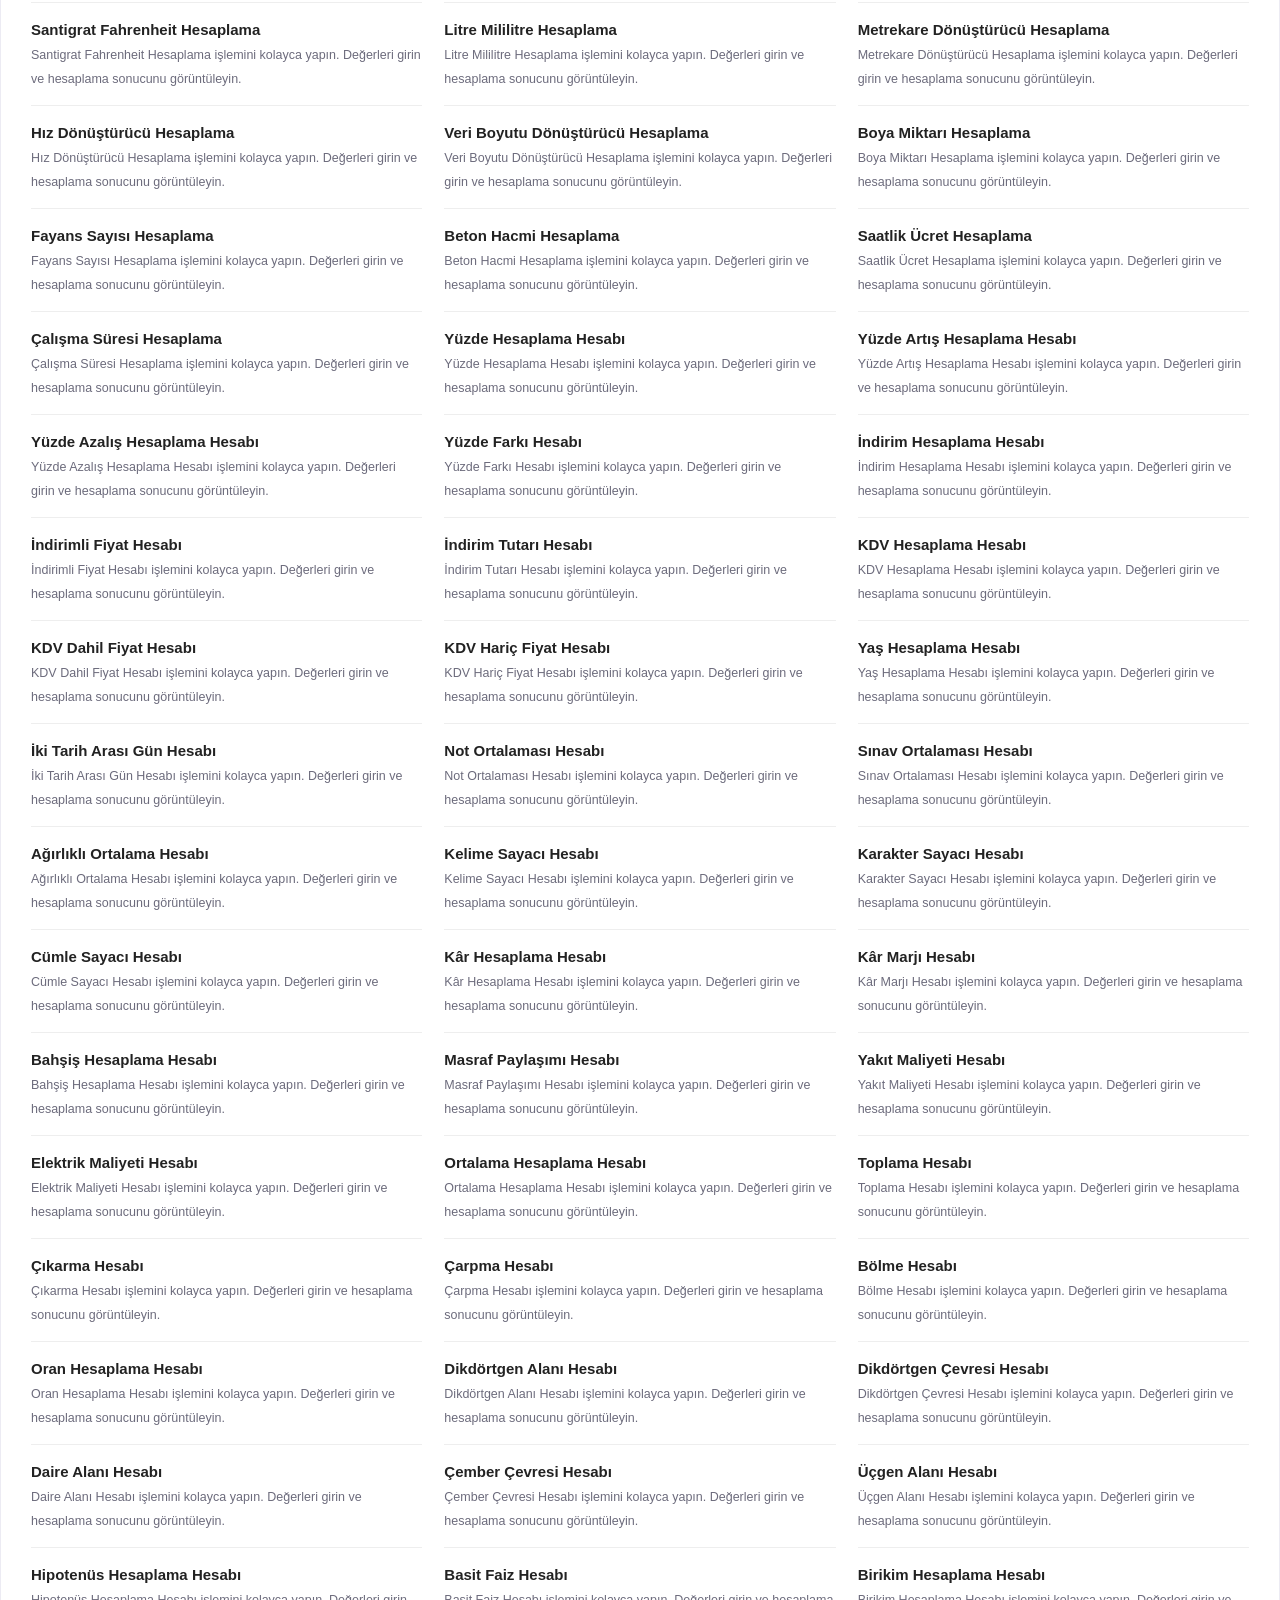
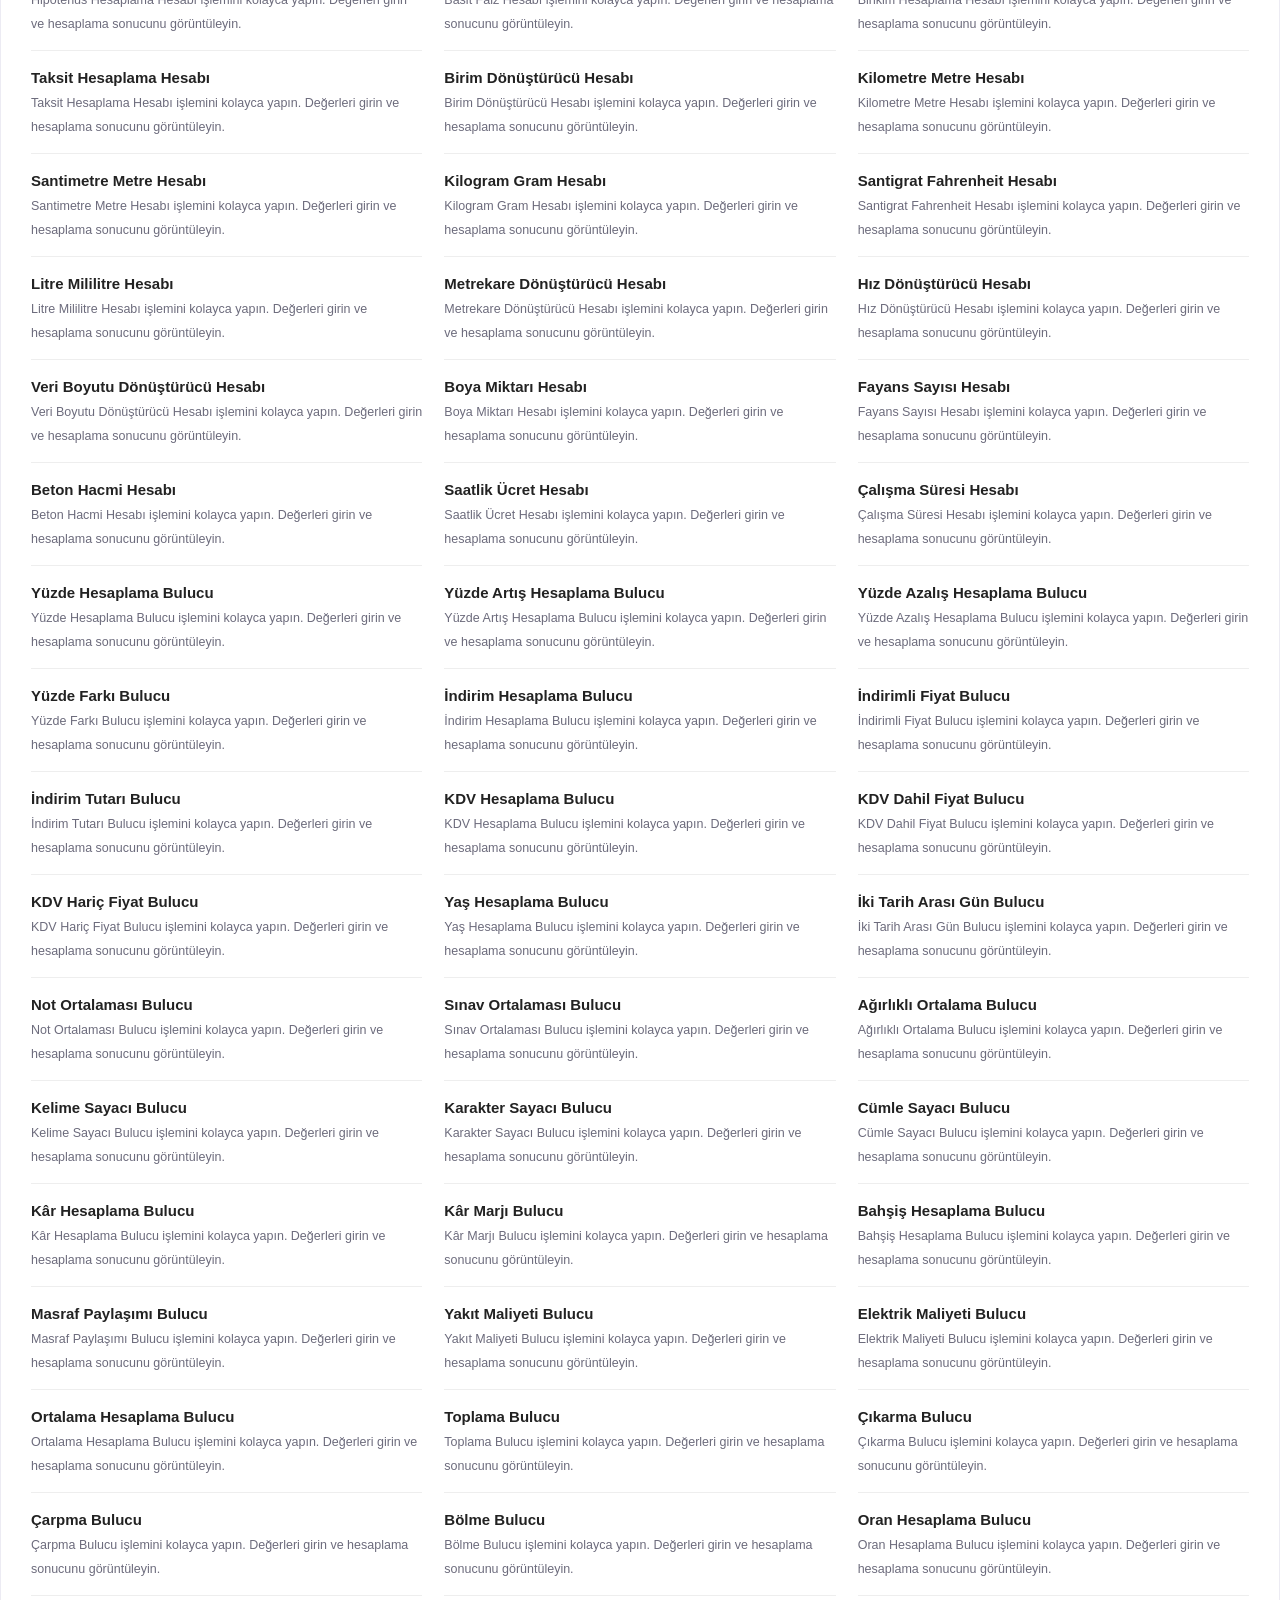
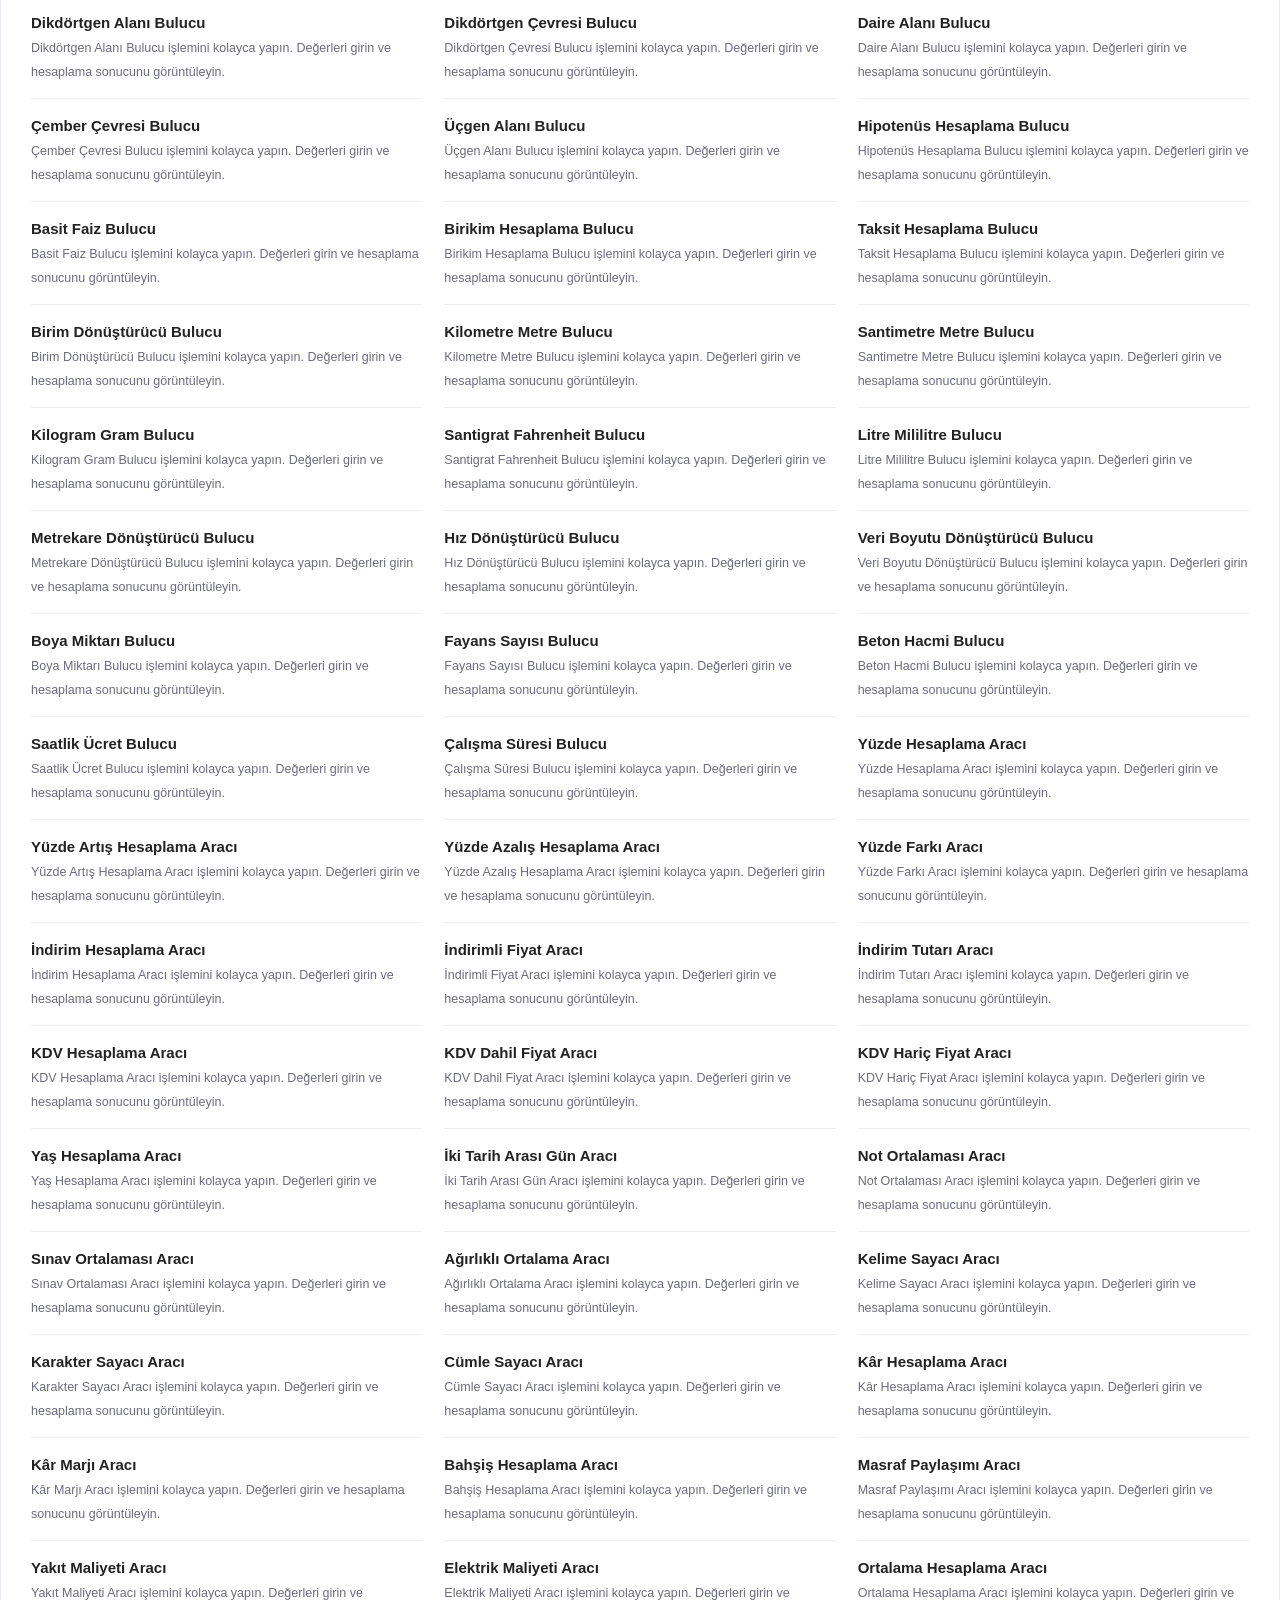
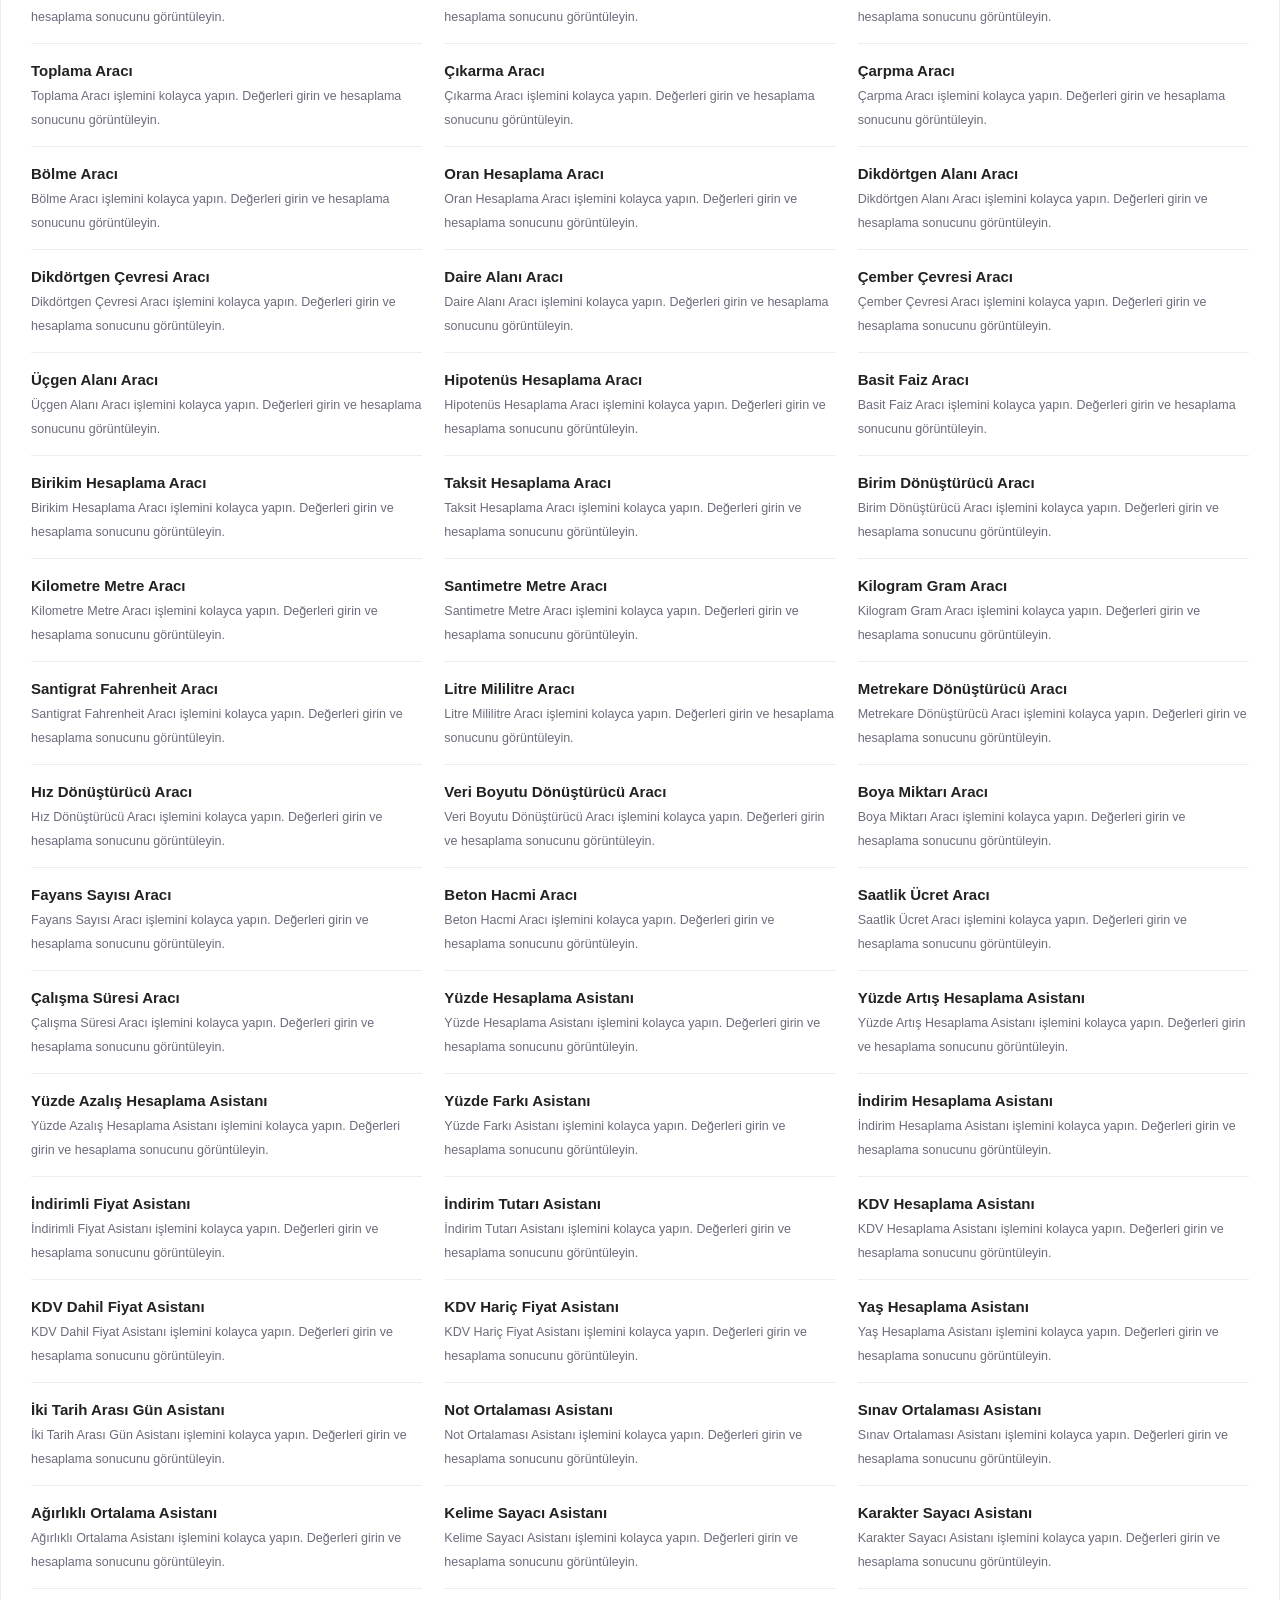
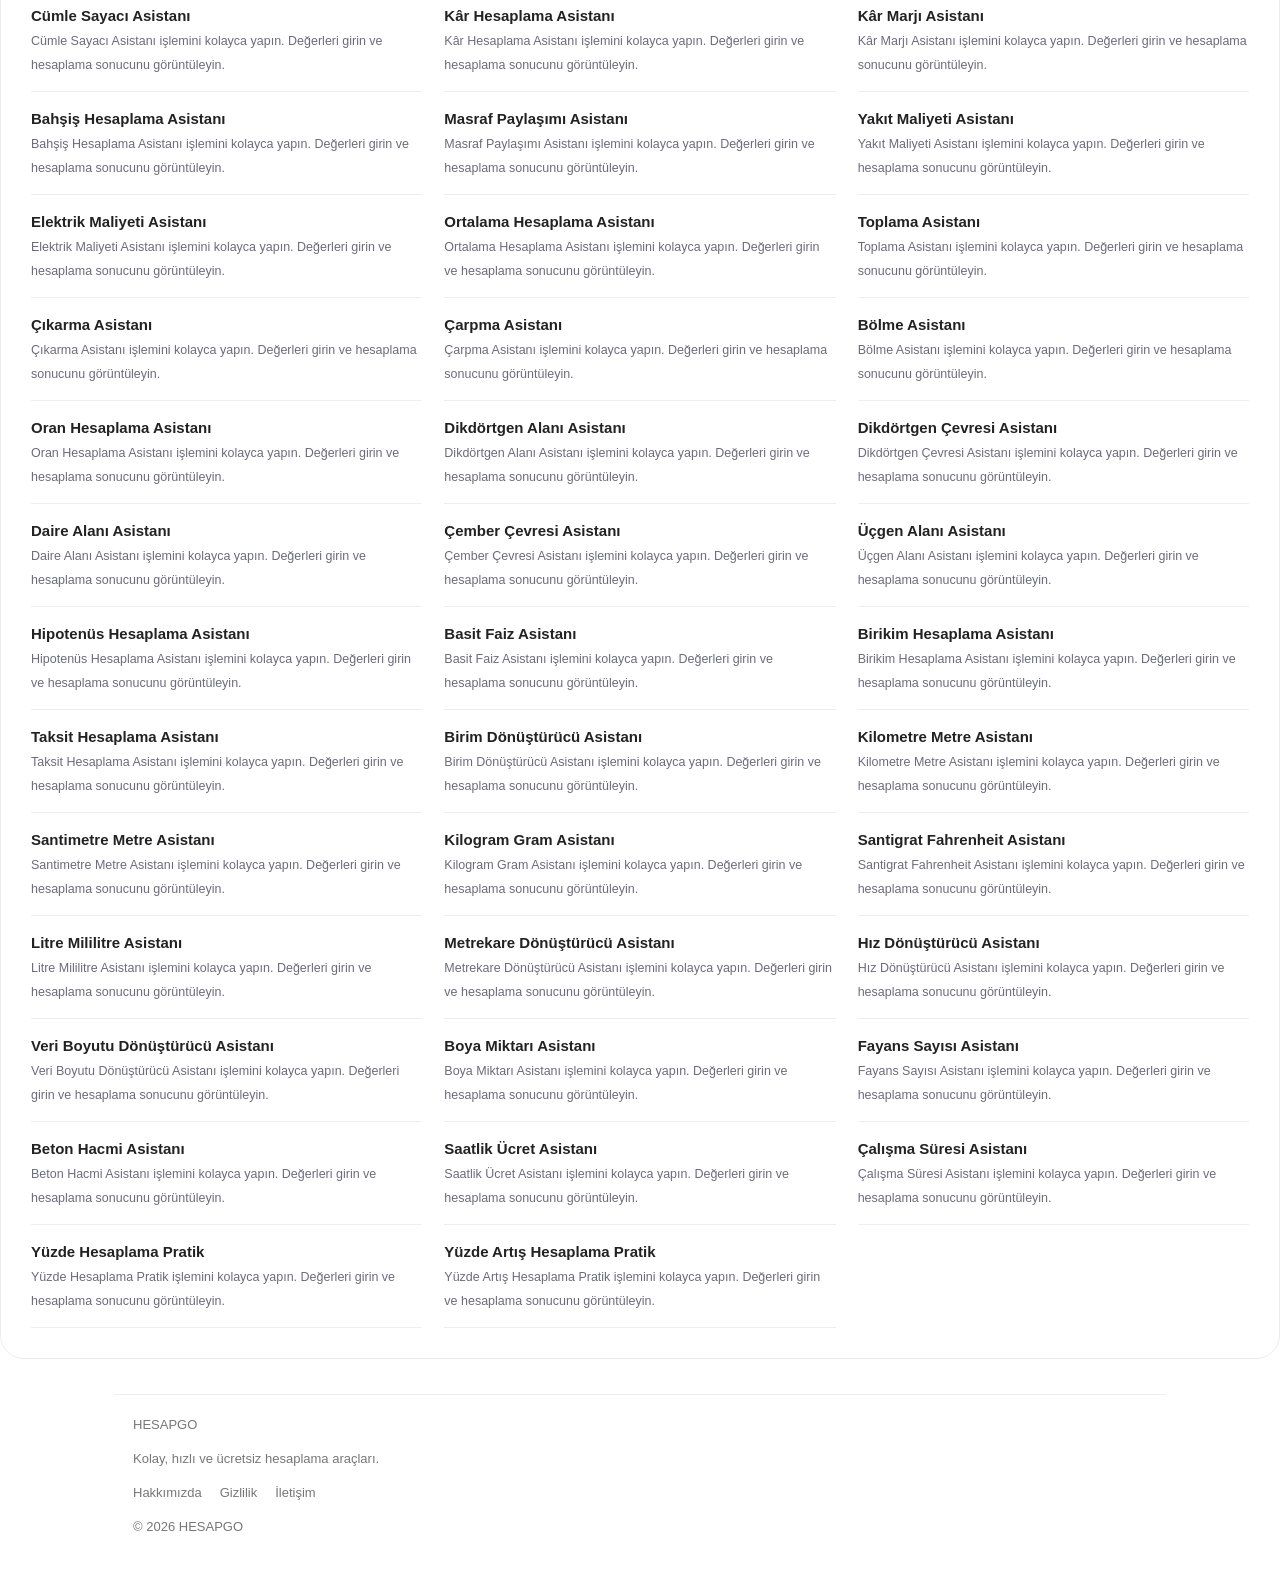
==== commit 8f981082: "Update index.html" ====
--- a/index.html
+++ b/index.html
@@ -1,170 +1,119 @@
+
 <!DOCTYPE html>
 <html lang="tr">
 <head>
   <meta charset="UTF-8">
-  <meta name="viewport" content="width=device-width, initial-scale=1">
+  <meta name="viewport" content="width=device-width, initial-scale=1.0">
+
+  <title>HESAPGO - Ücretsiz Hesaplama Araçları</title>
+  <meta name="description" content="HESAPGO ile matematik, finans, eğitim ve günlük yaşam hesaplamalarını ücretsiz ve kolayca yap.">
   <meta name="theme-color" content="#ffffff">
 
-  <title>HESAPGO — Ücretsiz Online Hesaplama Araçları</title>
-  <meta name="description" content="Yüzde, indirim, KDV, yaş, ortalama ve daha birçok hesaplamayı HESAPGO ile kolayca yap. Ücretsiz ve pratik online hesaplama araçları.">
-  <link rel="canonical" href="https://hesapgo.vercel.app/">
+  <link rel="stylesheet" href="/assets/style.css">
   <link rel="stylesheet" href="/assets/home.css">
 
+  <script src="/assets/tools.js" defer></script>
+  <script src="/assets/app.js" defer></script>
 </head>
+
 <body>
   <header class="site-header">
     <div class="header-inner">
       <a class="brand" href="/" aria-label="HESAPGO ana sayfa">
-        <span class="brand-icon">H</span>
-        <span>HESAP<span class="brand-accent">GO</span></span>
+        HESAP<span>GO</span>
       </a>
 
-      <nav class="main-nav" aria-label="Ana menü">
-        <a href="#araclar">Tüm araçlar</a>
-        <a href="#kategoriler">Kategoriler</a>
-        <a href="#hakkinda">Hakkında</a>
+      <nav class="header-nav" aria-label="Ana menü">
+        <a href="#categories">Kategoriler</a>
+        <a href="#all-tools">Tüm araçlar</a>
       </nav>
-
-      <a class="header-cta" href="#araclar">Araçları keşfet <span>↗</span></a>
-
-      <button class="mobile-menu-button" id="mobileMenuButton"
-        aria-label="Menüyü aç veya kapat" aria-expanded="false">☰</button>
     </div>
-
-    <nav class="mobile-nav" id="mobileNav" aria-label="Mobil menü">
-      <a href="#araclar">Tüm araçlar</a>
-      <a href="#kategoriler">Kategoriler</a>
-      <a href="#hakkinda">Hakkında</a>
-    </nav>
   </header>
 
   <main>
-    <section class="hero">
-      <div class="hero-content">
-        <span class="eyebrow"><span class="status-dot"></span> Hızlı • Ücretsiz • Kolay</span>
+    <section class="search-area">
+     <a class="main-logo" href="/" aria-label="HESAPGO ana sayfa">
+  <img src="/images/logo.svg.jpeg" alt="HESAPGO logosu">
+</a>
 
-        <h1>Hesaplamanın<br> <span>kolay yolu.</span></h1>
+      <h1>Ne hesaplamak istiyorsun?</h1>
+      <p>İhtiyacın olan hesaplama aracını bul ve hemen kullan.</p>
 
-        <p class="hero-description">
-          Günlük hayatında ihtiyaç duyduğun hesaplamaları tek bir yerde,
-          kolayca ve anlaşılır sonuçlarla yap.
-        </p>
+      <div class="search-wrap">
+        <svg viewBox="0 0 24 24" aria-hidden="true">
+          <circle cx="10.8" cy="10.8" r="6.8"></circle>
+          <path d="m16 16 4.2 4.2"></path>
+        </svg>
 
-        <form class="search-box" id="searchForm" role="search">
-          <span class="search-icon" aria-hidden="true">⌕</span>
-          <input id="searchInput" type="search"
-            placeholder="Hangi hesabı yapmak istiyorsun?"
-            aria-label="Hesaplama aracı ara" autocomplete="off">
-          <button type="submit">Ara <span>→</span></button>
-        </form>
+        <input
+          type="search"
+          id="search"
+          placeholder="Örneğin: KDV, yaş, kredi..."
+          autocomplete="off"
+          aria-label="Hesaplama aracı ara"
+        >
+      </div>
 
-        <div class="popular-searches">
-          <span>Popüler:</span>
-          <button type="button" data-search="yüzde">Yüzde hesabı</button>
-          <button type="button" data-search="indirim">İndirim</button>
-          <button type="button" data-search="yaş">Yaş hesabı</button>
+      <div class="quick-links">
+        <span>Popüler:</span>
+        <a href="#popular">En çok kullanılanlar</a>
+        <a href="#categories">Kategoriler</a>
+      </div>
+    </section>
+
+    <section class="content-section popular-section" id="popular">
+      <div class="section-heading">
+        <div>
+          <h2>Popüler hesaplamalar</h2>
+          <p>Sık kullanılan araçlara hızlıca ulaş.</p>
         </div>
       </div>
 
-      <div class="hero-visual" aria-hidden="true">
-        <div class="visual-glow"></div>
-        <div class="calculator-card">
-          <div class="calculator-top">
-            <span class="calculator-dots"><i></i><i></i><i></i></span>
-            <span>HESAPGO</span>
-          </div>
-          <div class="calculator-caption">Hızlı hesaplama</div>
-          <div class="calculator-number">250 × 0,20</div>
-          <div class="calculator-divider"></div>
-          <div class="calculator-answer">
-            <span>Sonuç</span>
-            <strong>50</strong>
-          </div>
-          <div class="calculator-success">✓ Hesaplama hazır</div>
-        </div>
-        <div class="floating-note note-top">✦ Basit ve hızlı</div>
-        <div class="floating-note note-bottom"><span>✓</span> Ücretsiz araçlar</div>
-      </div>
+      <div id="popularTools" class="tool-grid"></div>
     </section>
 
-    <section class="trust-strip" aria-label="HESAPGO özellikleri">
-      <div><span class="trust-icon">↗</span><span><strong>Hızlı sonuç</strong><small>Beklemeden hesapla</small></span></div>
-      <div><span class="trust-icon">◇</span><span><strong>Kolay kullanım</strong><small>Basit ve anlaşılır</small></span></div>
-      <div><span class="trust-icon">▦</span><span><strong>Birçok araç</strong><small>Tek noktada toplanmış</small></span></div>
-    </section>
-
-    <section class="content-section" id="kategoriler">
+    <section class="content-section category-section" id="categories">
       <div class="section-heading">
         <div>
-          <span class="section-kicker">KEŞFET</span>
           <h2>Kategoriler</h2>
-          <p>İhtiyacına uygun hesaplama türünü seç.</p>
+          <p>Aradığın aracı konusuna göre bul.</p>
         </div>
       </div>
 
-      <div class="category-list" id="categoryList">
-        <button class="category-chip active" data-category="all">Tüm araçlar</button>
-      </div>
+      <div id="categories" class="category-list"></div>
     </section>
 
-    <section class="content-section tools-section" id="araclar">
-      <div class="section-heading tools-heading">
+    <section class="content-section all-section" id="all-tools">
+      <div class="section-heading all-heading">
         <div>
-          <span class="section-kicker">ARAÇ KÜTÜPHANESİ</span>
-          <h2 id="toolsHeading">İşini kolaylaştıran araçlar</h2>
-          <p id="toolsDescription">Kullanmak istediğin aracı seç ve hemen hesaplamaya başla.</p>
+          <h2>Tüm hesaplama araçları</h2>
+          <p>Ücretsiz araçları keşfet.</p>
         </div>
-        <span class="tool-count" id="toolCount">Araçlar</span>
+
+        <span class="tool-count"><span id="toolCount">0</span> araç</span>
       </div>
 
-      <div class="tools-grid" id="toolsGrid">
-        <div class="empty-state">Araçlar yükleniyor...</div>
-      </div>
+      <div id="allTools" class="tool-grid"></div>
 
-      <div class="no-results" id="noResults" hidden>
-        <span>⌕</span>
-        <h3>Aradığın aracı bulamadık</h3>
-        <p>Başka bir kelime dene veya farklı bir kategori seç.</p>
-        <button id="clearSearch" type="button">Aramayı temizle</button>
-      </div>
-
-      <div class="load-more-wrap">
-        <button id="loadMore" class="load-more" type="button">Daha fazla araç göster <span>↓</span></button>
-      </div>
-    </section>
-
-    <section class="about-section" id="hakkinda">
-      <div class="about-mark">H</div>
-      <div>
-        <span class="section-kicker">HESAPGO HAKKINDA</span>
-        <h2>Hesap yapmak artık daha kolay.</h2>
-        <p>
-          HESAPGO, günlük hesaplamalarını daha pratik şekilde yapabilmen için
-          tasarlanmış bir online araç platformudur. İhtiyacın olan aracı bul,
-          değerlerini gir ve sonucunu görüntüle.
-        </p>
-      </div>
-      <a href="#araclar" class="about-link">Araçları incele <span>→</span></a>
+      <p id="emptyMessage" class="empty-message" hidden>
+        Aramana uygun bir araç bulunamadı.
+      </p>
     </section>
   </main>
 
   <footer class="site-footer">
     <div class="footer-inner">
-      <a class="brand footer-brand" href="/">
-        <span class="brand-icon">H</span>
-        <span>HESAP<span class="brand-accent">GO</span></span>
-      </a>
-      <p>Günlük hesaplamalar için pratik araçlar.</p>
+      <a class="footer-brand" href="/">HESAPGO</a>
+      <p>Kolay, hızlı ve ücretsiz hesaplama araçları.</p>
+
       <div class="footer-links">
-        <a href="/gizlilik/">Gizlilik</a>
-        <a href="/hakkimizda/">Hakkımızda</a>
-        <a href="/iletisim/">İletişim</a>
+        <a href="/hakkimizda.html">Hakkımızda</a>
+        <a href="/gizlilik.html">Gizlilik</a>
+        <a href="/iletisim.html">İletişim</a>
       </div>
-      <small>© <span id="currentYear"></span> HESAPGO</small>
+
+      <p class="copyright">© <span id="year"></span> HESAPGO</p>
     </div>
   </footer>
-
-  <script src="/assets/tools.js"></script>
-  <script src="/assets/home.js"></script>
 </body>
 </html>
--- a/assets/style.css
+++ b/assets/style.css
@@ -0,0 +1,562 @@
+
+* {
+  box-sizing: border-box;
+}
+
+:root {
+  --purple: #6657e8;
+  --dark: #19182a;
+  --muted: #6c6b7c;
+  --line: #e9e8f2;
+  --background: #f8f8fc;
+}
+
+body {
+  margin: 0;
+  font-family: Arial, Helvetica, sans-serif;
+  background: var(--background);
+  color: var(--dark);
+  line-height: 1.6;
+}
+
+a {
+  color: inherit;
+  text-decoration: none;
+}
+
+a:hover {
+  color: var(--purple);
+}
+
+.header {
+  display: flex;
+  align-items: center;
+  justify-content: space-between;
+  gap: 20px;
+  padding: 15px 5%;
+  background: white;
+  border-bottom: 1px solid var(--line);
+}
+
+.logo {
+  display: flex;
+  align-items: center;
+  gap: 10px;
+  font-size: 23px;
+  font-weight: 900;
+}
+
+.header nav,
+.footer-links {
+  display: flex;
+  flex-wrap: wrap;
+  gap: 18px;
+}
+
+.hero {
+  text-align: center;
+  padding: 65px 5% 45px;
+  background: radial-gradient(ellipse at top, #eeebff, transparent 70%);
+}
+
+.eyebrow {
+  color: var(--purple);
+  font-weight: 800;
+  letter-spacing: 2px;
+  font-size: 12px;
+}
+
+h1 {
+  font-size: clamp(35px, 6vw, 65px);
+  line-height: 1.1;
+  letter-spacing: -2px;
+}
+
+h1 span {
+  color: var(--purple);
+}
+
+.hero > p {
+  color: var(--muted);
+}
+
+#search {
+  display: block;
+  width: min(650px, 100%);
+  margin: 25px auto;
+  padding: 16px;
+  border: 1px solid var(--line);
+  border-radius: 13px;
+  font-size: 16px;
+  background: white;
+}
+
+.container {
+  width: min(1100px, 92%);
+  margin: auto;
+}
+
+section {
+  margin: 35px 0;
+}
+
+.grid {
+  display: grid;
+  grid-template-columns: repeat(3, minmax(0, 1fr));
+  gap: 14px;
+}
+
+.tool-card,
+.category-card,
+.info {
+  display: block;
+  padding: 18px;
+  border: 1px solid var(--line);
+  border-radius: 15px;
+  background: white;
+}
+
+.tool-card:hover,
+.category-card:hover {
+  border-color: var(--purple);
+  transform: translateY(-2px);
+}
+
+.tool-card,
+.category-card {
+  transition: 0.15s ease;
+}
+
+.tool-card strong,
+.category-card strong {
+  display: block;
+}
+
+.tool-card small,
+.category-card small {
+  color: var(--muted);
+}
+
+.category-grid {
+  display: grid;
+  grid-template-columns: repeat(4, minmax(0, 1fr));
+  gap: 12px;
+}
+
+.ad-slot {
+  min-height: 90px;
+  display: grid;
+  place-items: center;
+  border: 1px dashed #d4d0e7;
+  border-radius: 12px;
+  color: #88859b;
+  margin: 30px 0;
+}
+
+footer {
+  margin-top: 60px;
+  padding: 28px 5%;
+  background: white;
+  border-top: 1px solid var(--line);
+  color: var(--muted);
+}
+
+.footer-links {
+  margin-top: 12px;
+}
+
+@media (max-width: 750px) {
+  .grid {
+    grid-template-columns: repeat(2, minmax(0, 1fr));
+  }
+
+  .category-grid {
+    grid-template-columns: repeat(2, minmax(0, 1fr));
+  }
+
+  .header {
+    align-items: flex-start;
+    flex-direction: column;
+  }
+
+  .header nav {
+    gap: 12px;
+  }
+}
+
+@media (max-width: 450px) {
+  .grid,
+  .category-grid {
+    grid-template-columns: 1fr;
+  }
+}
+
+/* HESAPGO — Profesyonel araç sayfası */
+.tool-page {
+  width: min(1120px, calc(100% - 36px));
+  margin: 34px auto 80px;
+}
+
+.breadcrumbs {
+  color: #85869a;
+  font-size: 13px;
+  margin-bottom: 28px;
+}
+
+.breadcrumbs a {
+  color: #6557e8;
+  font-weight: 700;
+}
+
+.tool-hero {
+  padding: 38px;
+  margin-bottom: 26px;
+ 
+  background: linear-gradient(135deg, #ffffff 0%, #f7f5ff 100%);
+  border: 1px solid #eae7ff;
+  border-radius: 28px;
+  box-shadow: 0 12px 40px rgba(54, 42, 120, 0.06);
+}
+
+.tool-hero h1 {
+  margin: 14px 0;
+  color: #17152c;
+  font-size: clamp(30px, 5vw, 48px);
+  line-height: 1.12;
+  letter-spacing: -1.5px;
+}
+
+.tool-hero p {
+  max-width: 720px;
+  color: #727187;
+  font-size: 16px;
+  line-height: 1.8;
+}
+
+.tool-badge {
+  display: inline-flex;
+  align-items: center;
+  gap: 8px;
+  padding: 8px 13px;
+  border: 1px solid #e3ddff;
+  border-radius: 999px;
+  background: #f0edff;
+  color: #6250d9;
+  font-size: 12px;
+  font-weight: 800;
+}
+
+.calc-layout {
+  display: grid;
+  grid-template-columns: minmax(0, 1.15fr) minmax(280px, 0.85fr);
+  gap: 24px;
+  align-items: start;
+}
+
+.panel {
+  min-width: 0;
+  padding: 28px;
+  background: #fff;
+  border: 1px solid #ecebf3;
+  border-radius: 24px;
+  box-shadow: 0 8px 28px rgba(24, 20, 60, 0.045);
+}
+
+.panel h2 {
+  margin: 0 0 8px;
+  color: #1c1a32;
+  font-size: 22px;
+  letter-spacing: -0.5px;
+}
+
+.panel-subtitle {
+  margin: 0 0 24px;
+  color: #89879a;
+  font-size: 14px;
+  line-height: 1.7;
+}
+
+.field-grid {
+  display: grid;
+  grid-template-columns: repeat(2, minmax(0, 1fr));
+  gap: 18px;
+}
+
+.field {
+  display: flex;
+  flex-direction: column;
+  gap: 9px;
+  min-width: 0;
+}
+
+.field label {
+  color: #343148;
+  font-size: 13px;
+  font-weight: 750;
+}
+
+.field input,
+.field select {
+  width: 100%;
+  min-width: 0;
+  min-height: 50px;
+  padding: 13px 14px;
+  color: #25223c;
+  background: #fbfaff;
+  border: 1px solid #e7e5f0;
+  border-radius: 13px;
+  outline: none;
+  font: inherit;
+  transition: border-color 0.2s, box-shadow 0.2s, background 0.2s;
+}
+
+.field input:focus,
+.field select:focus {
+  background: #fff;
+  border-color: #7967ed;
+  box-shadow: 0 0 0 4px rgba(121, 103, 237, 0.12);
+}
+
+.calc-actions {
+  display: flex;
+  flex-wrap: wrap;
+  gap: 12px;
+  margin-top: 24px;
+}
+
+.primary,
+.secondary {
+  display: inline-flex;
+  justify-content: center;
+  align-items: center;
+  gap: 8px;
+  min-height: 48px;
+  padding: 12px 20px;
+  border-radius: 13px;
+  font-size: 14px;
+  font-weight: 800;
+  cursor: pointer;
+  transition: transform 0.2s, box-shadow 0.2s;
+}
+
+.primary {
+  flex: 1;
+  color: #fff;
+  background: linear-gradient(135deg, #7562f0, #5844d6);
+  border: 0;
+  box-shadow: 0 8px 18px rgba(94, 73, 220, 0.22);
+}
+
+.secondary {
+  color: #4d476e;
+  background: #f5f3fb;
+  border: 1px solid #e9e5f5;
+}
+
+.primary:hover,
+.secondary:hover {
+  transform: translateY(-2px);
+}
+
+.result-panel {
+  position: sticky;
+  top: 20px;
+  overflow: hidden;
+  padding: 28px;
+  color: #fff;
+  background: linear-gradient(145deg, #211b48 0%, #4735a0 100%);
+  border-radius: 24px;
+  box-shadow: 0 16px 36px rgba(39, 29, 99, 0.2);
+}
+
+.result-panel::before {
+  content: "";
+  display: block;
+  width: 90px;
+  height: 90px;
+  position: absolute;
+  top: -38px;
+  right: -28px;
+  border-radius: 50%;
+  background: rgba(255, 255, 255, 0.08);
+}
+
+.result-label {
+  color: #d3cdfb;
+  font-size: 13px;
+  font-weight: 750;
+}
+
+.result-value {
+  display: block;
+  overflow-wrap: anywhere;
+  margin: 18px 0;
+  color: #fff;
+  font-size: clamp(27px, 4vw, 39px);
+  line-height: 1.2;
+  font-weight: 850;
+  letter-spacing: -1px;
+}
+
+.result-placeholder {
+  color: #d8d3f4;
+  font-size: 14px;
+  line-height: 1.8;
+}
+
+.result-detail {
+  padding-top: 18px;
+  border-top: 1px solid rgba(255, 255, 255, 0.16);
+  color: #d8d3f4;
+  font-size: 13px;
+  line-height: 1.8;
+}
+
+.copy-result {
+  width: 100%;
+  min-height: 45px;
+  margin-top: 20px;
+  color: #fff;
+  background: rgba(255, 255, 255, 0.12);
+  border: 1px solid rgba(255, 255, 255, 0.2);
+  border-radius: 12px;
+  font-weight: 750;
+  cursor: pointer;
+}
+
+.content-section {
+  margin-top: 28px;
+  padding: 30px;
+  background: #fff;
+  border: 1px solid #ecebf3;
+  border-radius: 24px;
+}
+
+.content-section h2 {
+  margin: 0 0 14px;
+  color: #211e38;
+  font-size: 22px;
+}
+
+.content-section p,
+.content-section li {
+  color: #6f6c82;
+  font-size: 15px;
+  line-height: 1.9;
+}
+
+.faq-item {
+  padding: 17px 0;
+  border-bottom: 1px solid #eeedf4;
+}
+
+.faq-item:last-child {
+  border-bottom: 0;
+}
+
+.faq-item h3 {
+  margin: 0 0 8px;
+  color: #302c48;
+  font-size: 15px;
+}
+
+.faq-item p {
+  margin: 0;
+}
+
+.related-grid {
+  display: grid;
+  grid-template-columns: repeat(3, minmax(0, 1fr));
+  gap: 14px;
+}
+
+.related-card {
+  display: block;
+  padding: 19px;
+  color: inherit;
+  text-decoration: none;
+  background: #fff;
+  border: 1px solid #eceaf5;
+  border-radius: 17px;
+  transition: transform 0.2s, border-color 0.2s, box-shadow 0.2s;
+}
+
+.related-card:hover {
+  transform: translateY(-3px);
+  border-color: #c9c0ff;
+  box-shadow: 0 9px 24px rgba(44, 34, 100, 0.07);
+}
+
+.related-card strong {
+  display: block;
+  margin-bottom: 7px;
+  color: #30285b;
+  font-size: 14px;
+}
+
+.related-card span {
+  color: #858197;
+  font-size: 12px;
+  line-height: 1.6;
+}
+
+.tool-note {
+  margin-top: 18px;
+  color: #89869a;
+  font-size: 12px;
+  line-height: 1.8;
+}
+
+@media (max-width: 760px) {
+  .tool-page {
+    width: min(100% - 24px, 600px);
+    margin: 22px auto 45px;
+  }
+
+  .tool-hero {
+    padding: 25px 21px;
+    border-radius: 21px;
+  }
+
+  .tool-hero h1 {
+    letter-spacing: -0.8px;
+  }
+
+  .calc-layout {
+    grid-template-columns: 1fr;
+  }
+
+  .panel,
+  .result-panel,
+  .content-section {
+    padding: 22px;
+    border-radius: 20px;
+  }
+
+  .result-panel {
+    position: static;
+  }
+
+  .related-grid {
+    grid-template-columns: repeat(2, minmax(0, 1fr));
+  }
+}
+
+@media (max-width: 420px) {
+  .field-grid {
+    grid-template-columns: 1fr;
+  }
+
+  .calc-actions {
+    flex-direction: column;
+  }
+
+  .primary,
+  .secondary {
+    width: 100%;
+  }
+
+  .related-grid {
+    grid-template-columns: 1fr;
+  }
+}
--- a/assets/home.css
+++ b/assets/home.css
@@ -0,0 +1,260 @@
+
+* {
+  box-sizing: border-box;
+}
+
+body {
+  margin: 0;
+  background: #fff;
+  color: #222;
+  font-family: Arial, sans-serif;
+  font-size: 15px;
+  line-height: 1.6;
+}
+
+a {
+  color: inherit;
+  text-decoration: none;
+}
+
+header,
+nav,
+main,
+footer {
+  width: 100%;
+}
+
+header {
+  border-bottom: 1px solid #eee;
+  background: #fff;
+}
+
+.container,
+.header-inner,
+.hero,
+.tools-section,
+footer {
+  max-width: 1050px;
+  margin: 0 auto;
+  padding-left: 18px;
+  padding-right: 18px;
+}
+
+.header-inner {
+  min-height: 62px;
+  display: flex;
+  align-items: center;
+  justify-content: space-between;
+  gap: 16px;
+}
+
+.brand,
+.logo {
+  font-size: 21px;
+  font-weight: 700;
+  color: #222;
+}
+
+.brand span,
+.logo span {
+  color: #6654d9;
+}
+
+nav {
+  display: flex;
+  gap: 18px;
+  align-items: center;
+  width: auto;
+}
+
+nav a {
+  color: #555;
+  font-size: 14px;
+}
+
+.hero {
+  padding-top: 48px;
+  padding-bottom: 28px;
+}
+
+.hero h1 {
+  max-width: 650px;
+  margin: 0 0 10px;
+  font-size: 32px;
+  line-height: 1.25;
+  letter-spacing: -0.7px;
+}
+
+.hero p {
+  margin: 0 0 22px;
+  color: #666;
+}
+
+.search-box,
+#searchInput,
+#toolSearch {
+  width: 100%;
+  max-width: 560px;
+}
+
+#searchInput,
+#toolSearch,
+input[type="search"],
+input[type="text"] {
+  min-height: 44px;
+  padding: 10px 13px;
+  border: 1px solid #ddd;
+  border-radius: 5px;
+  background: #fff;
+  color: #222;
+  font: inherit;
+  outline: none;
+}
+
+#searchInput:focus,
+#toolSearch:focus,
+input:focus {
+  border-color: #6654d9;
+}
+
+.hero-visual,
+.hero-image,
+.brand-icon,
+.decorative,
+.badge,
+.glow {
+  display: none !important;
+}
+
+.tools-section {
+  padding-top: 15px;
+  padding-bottom: 45px;
+}
+
+.section-title {
+  margin: 0 0 18px;
+  font-size: 21px;
+  font-weight: 700;
+}
+
+.categories,
+.category-list {
+  display: flex;
+  flex-wrap: wrap;
+  gap: 8px;
+  margin-bottom: 22px;
+}
+
+.categories button,
+.category-list button,
+.category-btn {
+  padding: 7px 12px;
+  border: 1px solid #e5e5e5;
+  border-radius: 4px;
+  background: #fff;
+  color: #444;
+  cursor: pointer;
+  font-size: 13px;
+}
+
+.categories button:hover,
+.category-list button:hover,
+.category-btn:hover,
+.categories button.active,
+.category-btn.active {
+  border-color: #6654d9;
+  color: #6654d9;
+}
+
+.tools-grid,
+.tool-grid,
+#toolsGrid {
+  display: grid;
+  grid-template-columns: repeat(3, minmax(0, 1fr));
+  gap: 0 22px;
+}
+
+.tool-card,
+.tool-item,
+.tool {
+  min-width: 0;
+  padding: 15px 0;
+  border: 0;
+  border-bottom: 1px solid #eee;
+  border-radius: 0;
+  background: transparent;
+  box-shadow: none;
+}
+
+.tool-card:hover,
+.tool-item:hover,
+.tool:hover {
+  background: #fafafa;
+  box-shadow: none;
+}
+
+.tool-card h3,
+.tool-item h3,
+.tool h3 {
+  margin: 0 0 4px;
+  font-size: 15px;
+  font-weight: 600;
+}
+
+.tool-card p,
+.tool-item p,
+.tool p {
+  margin: 0;
+  color: #777;
+  font-size: 13px;
+}
+
+button,
+.btn {
+  box-shadow: none !important;
+}
+
+footer {
+  padding-top: 20px;
+  padding-bottom: 25px;
+  border-top: 1px solid #eee;
+  color: #777;
+  font-size: 13px;
+}
+
+@media (max-width: 700px) {
+  .header-inner {
+    min-height: 56px;
+  }
+
+  nav {
+    gap: 10px;
+  }
+
+  nav a {
+    font-size: 12px;
+  }
+
+  .hero {
+    padding-top: 32px;
+  }
+
+  .hero h1 {
+    font-size: 27px;
+  }
+
+  .tools-grid,
+  .tool-grid,
+  #toolsGrid {
+    grid-template-columns: repeat(2, minmax(0, 1fr));
+    gap: 0 14px;
+  }
+}
+
+@media (max-width: 420px) {
+  .tools-grid,
+  .tool-grid,
+  #toolsGrid {
+    grid-template-columns: 1fr;
+  }
+}
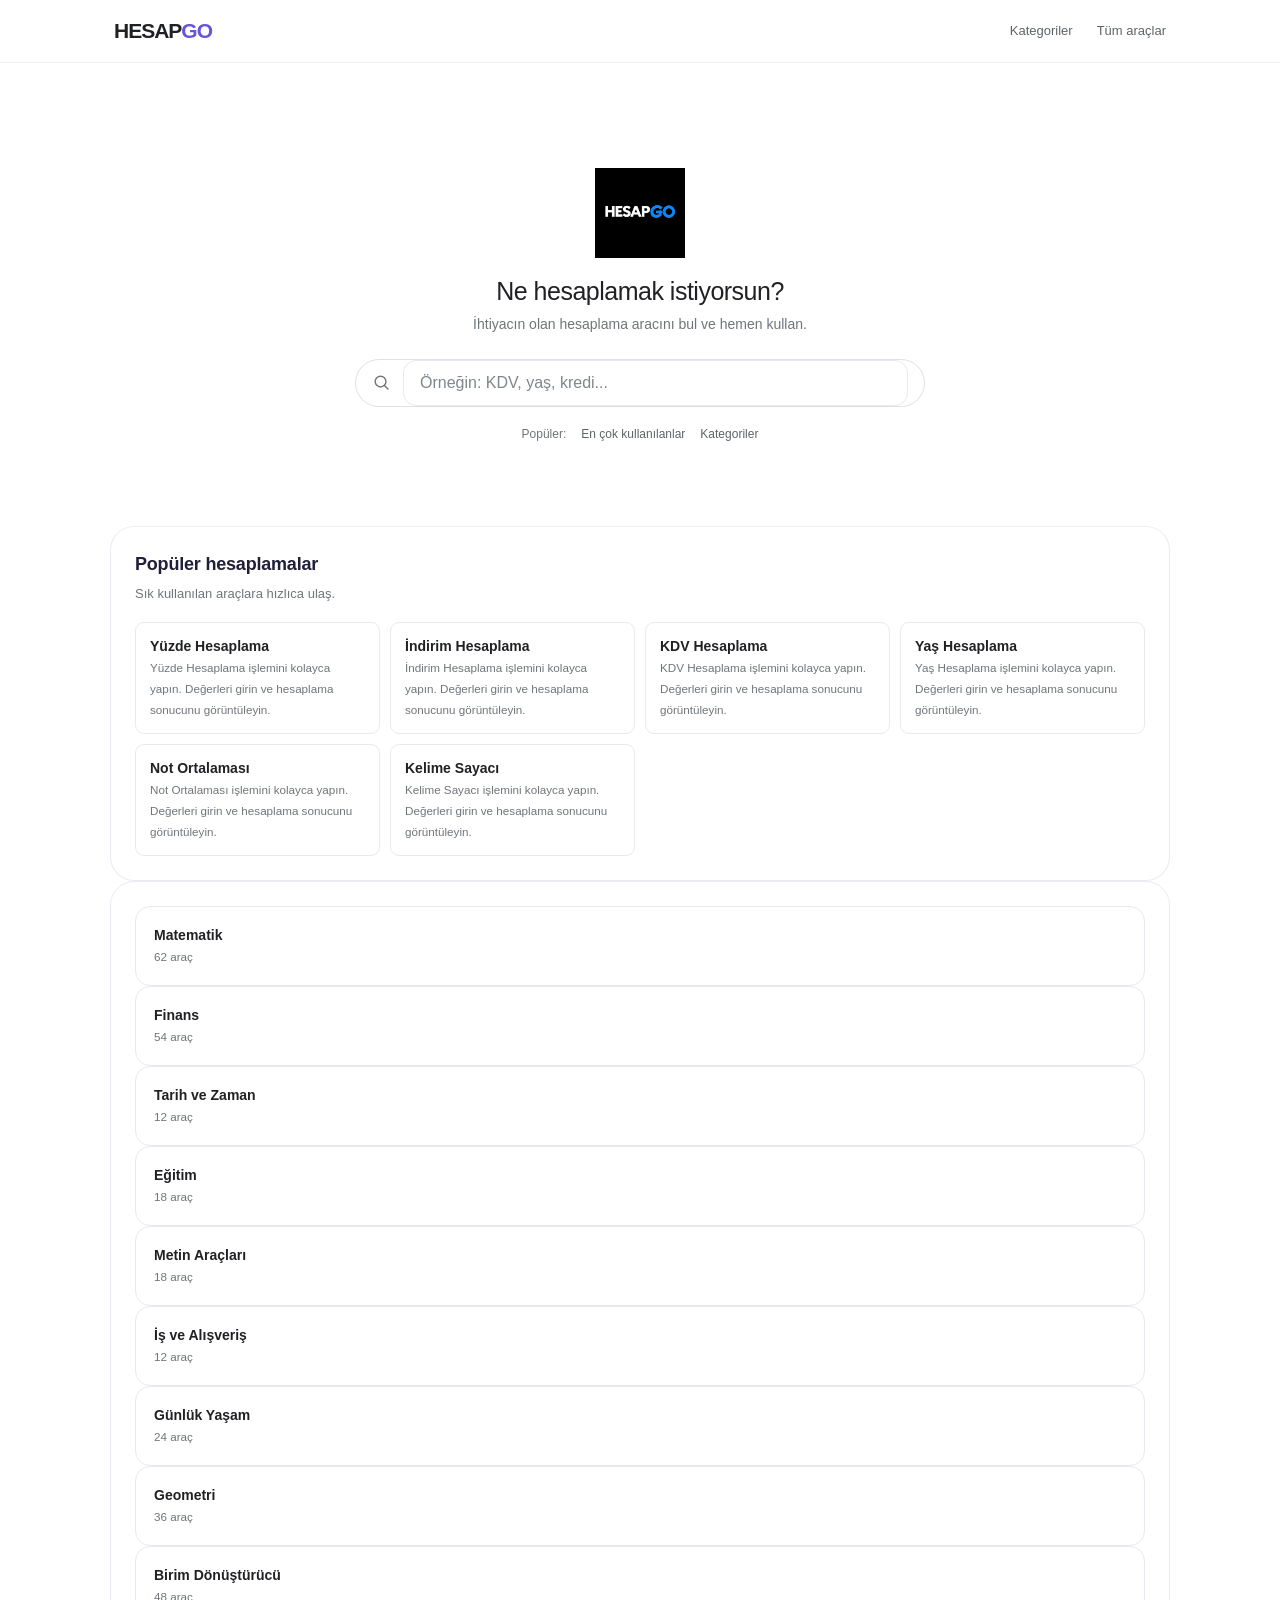
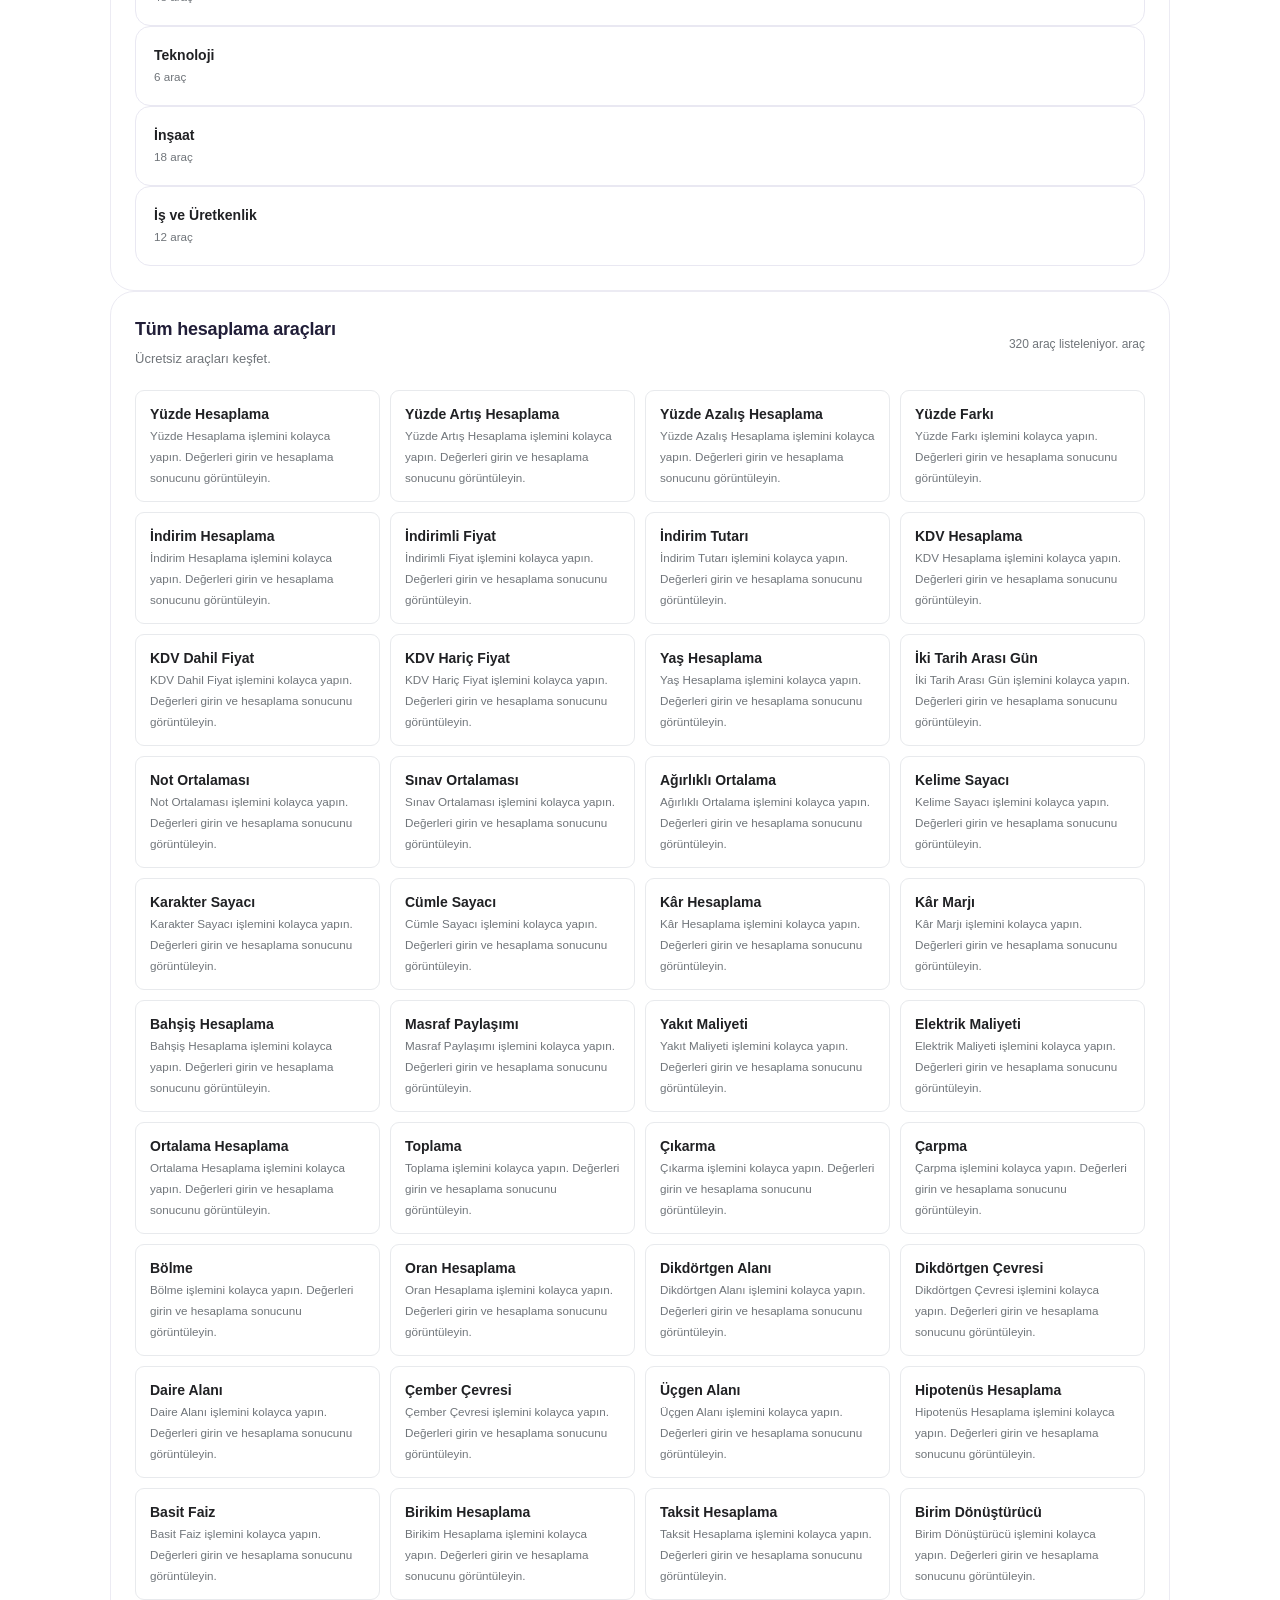
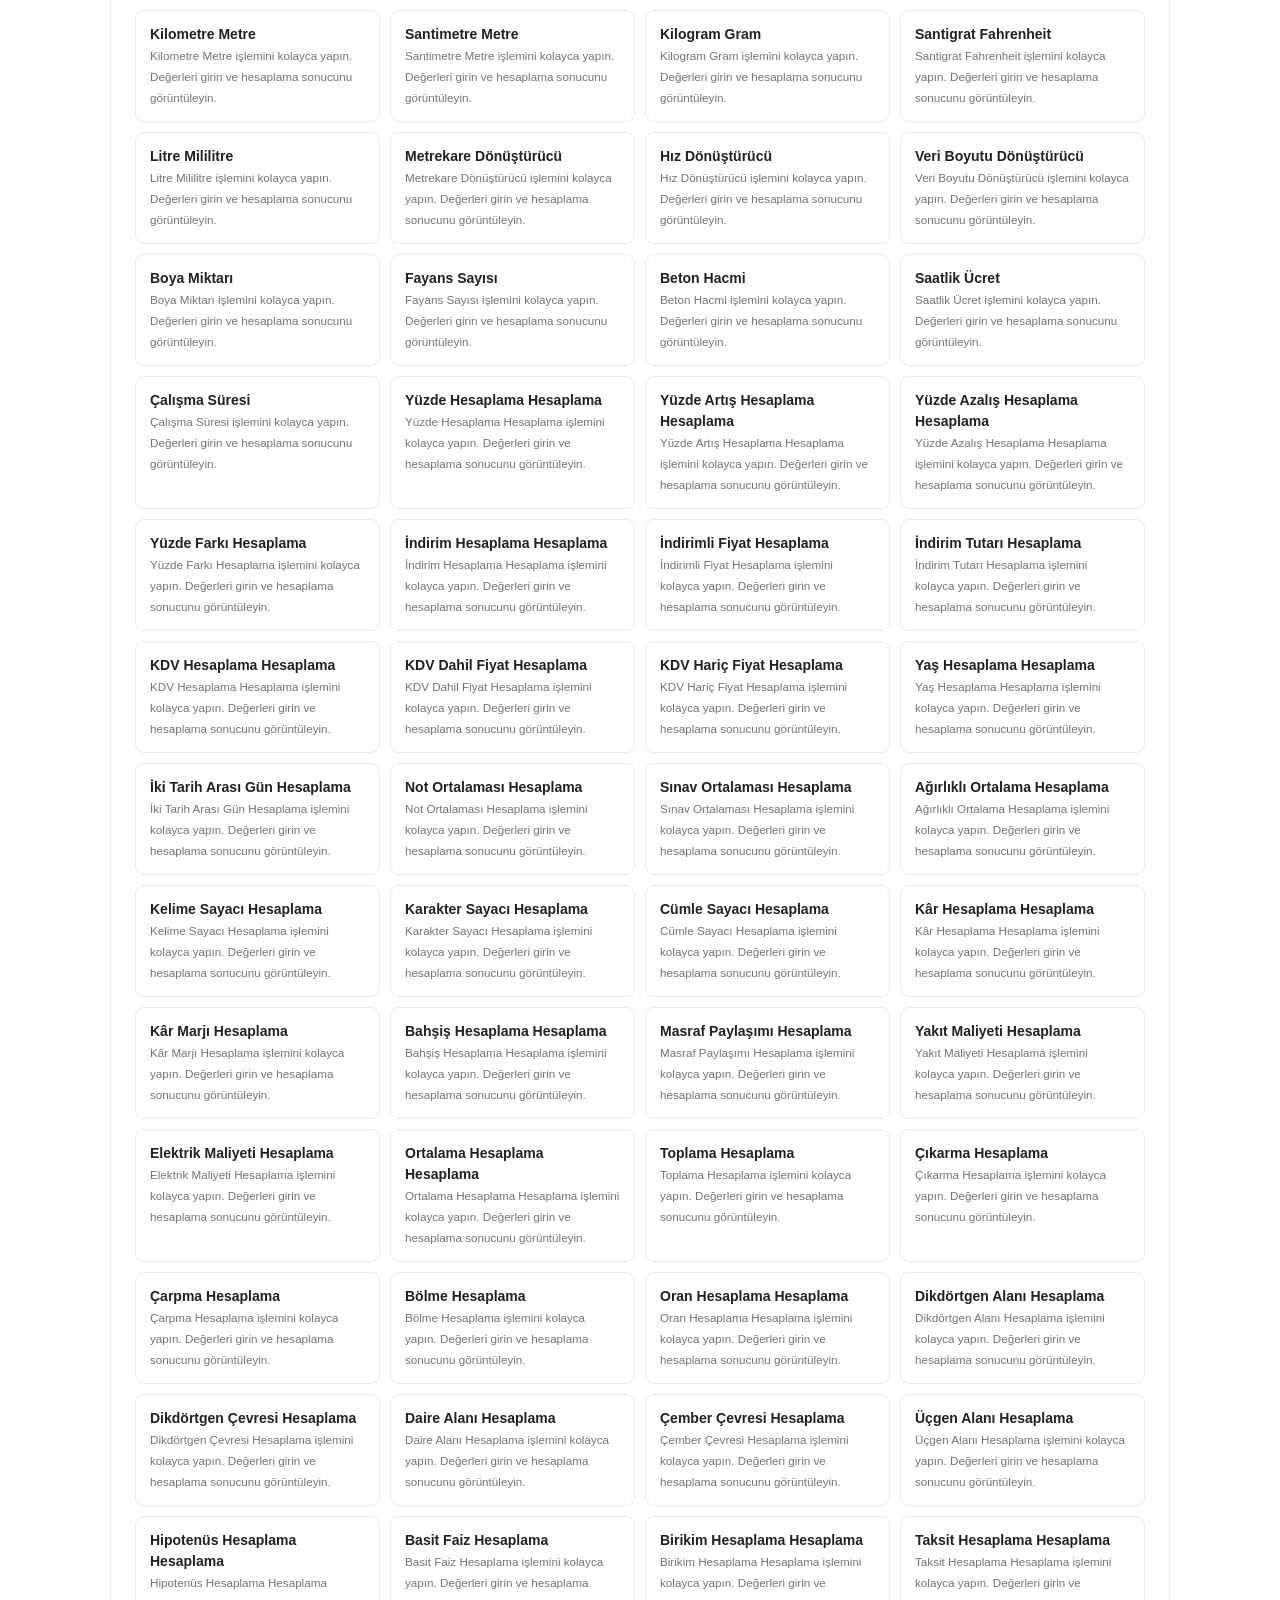
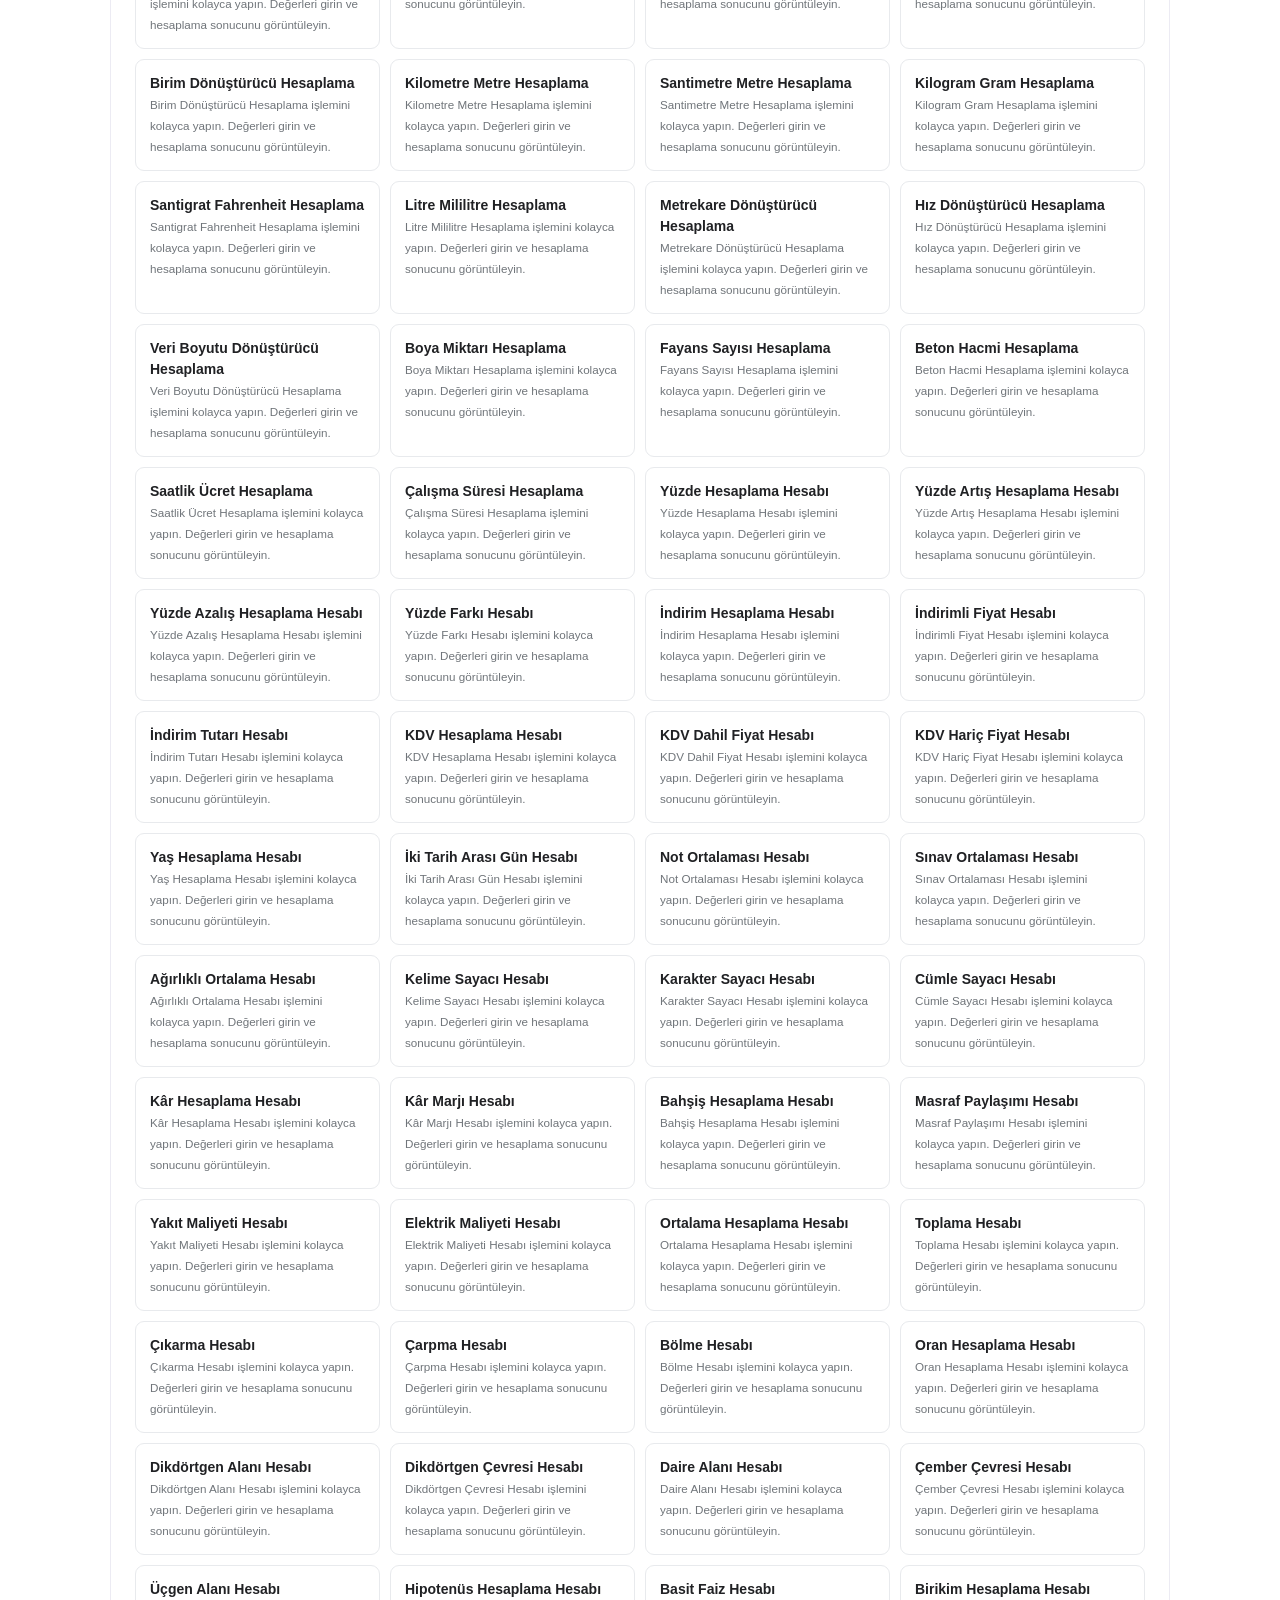
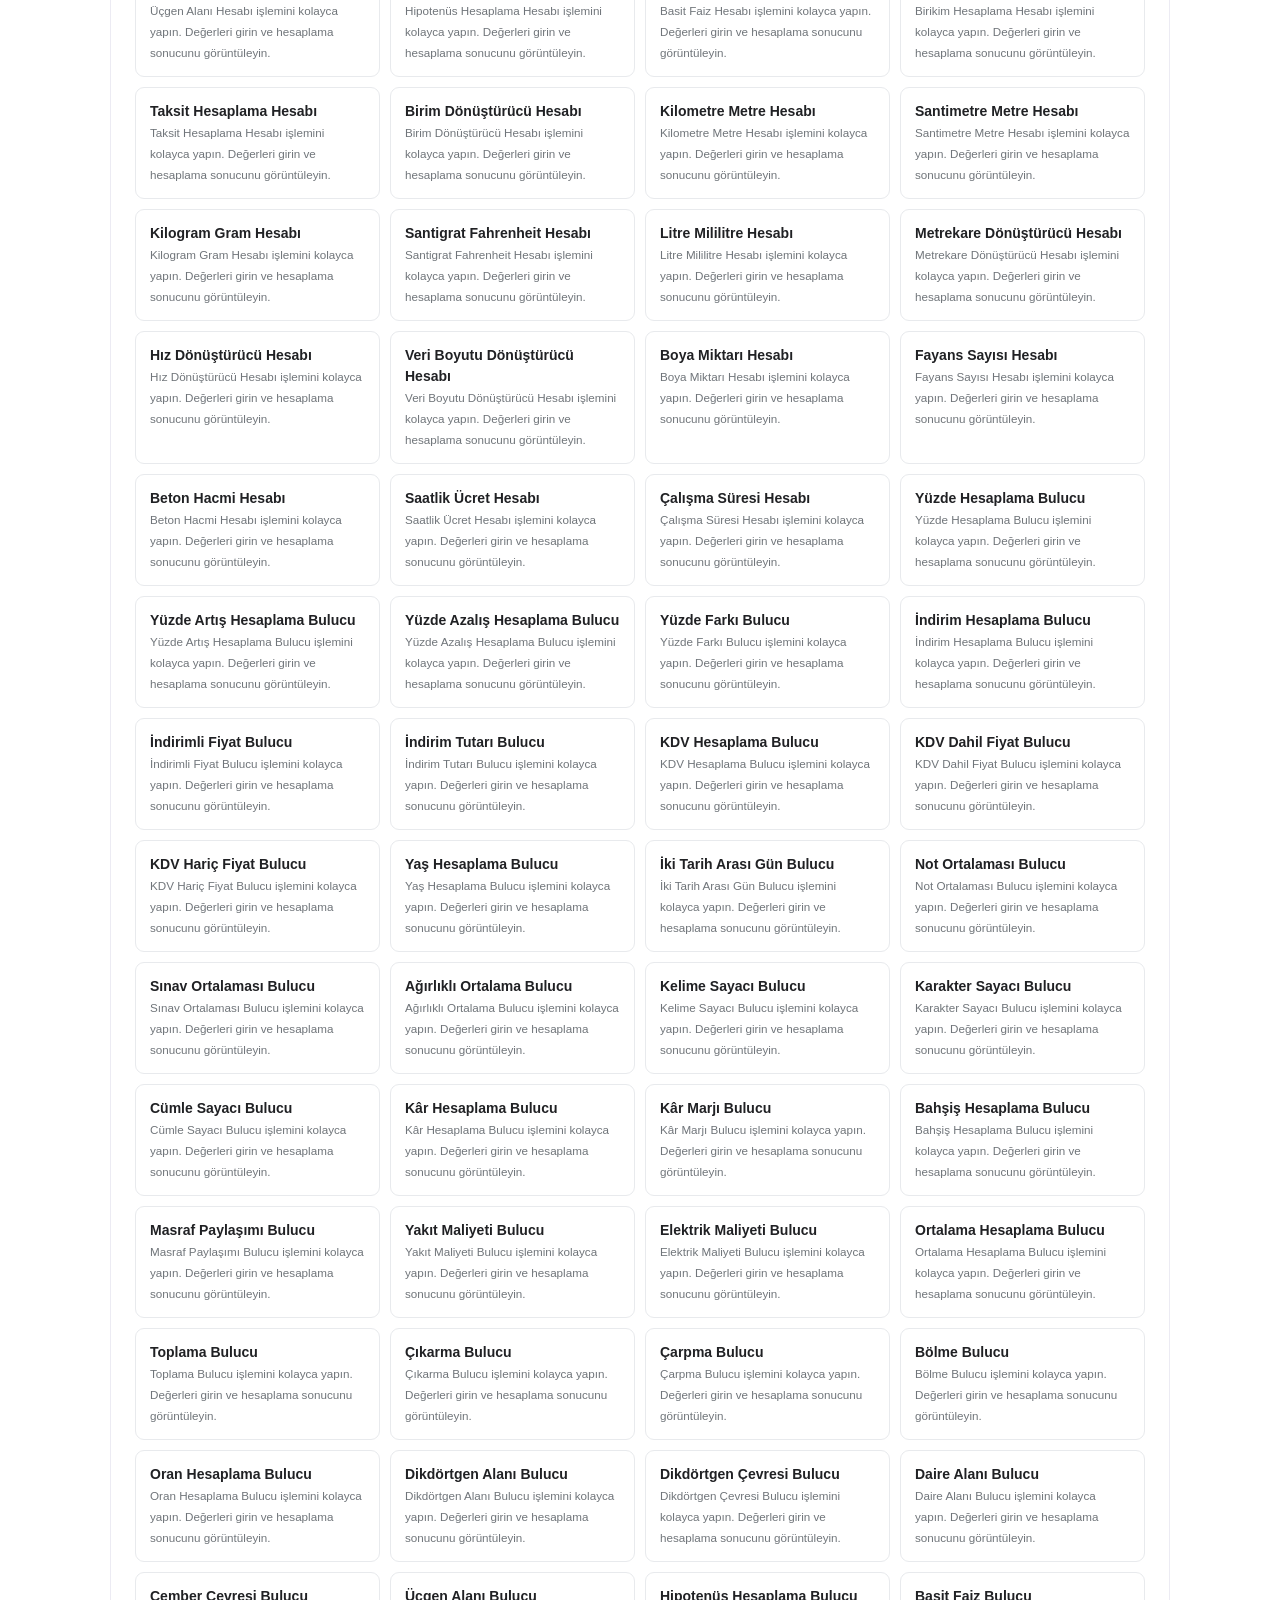
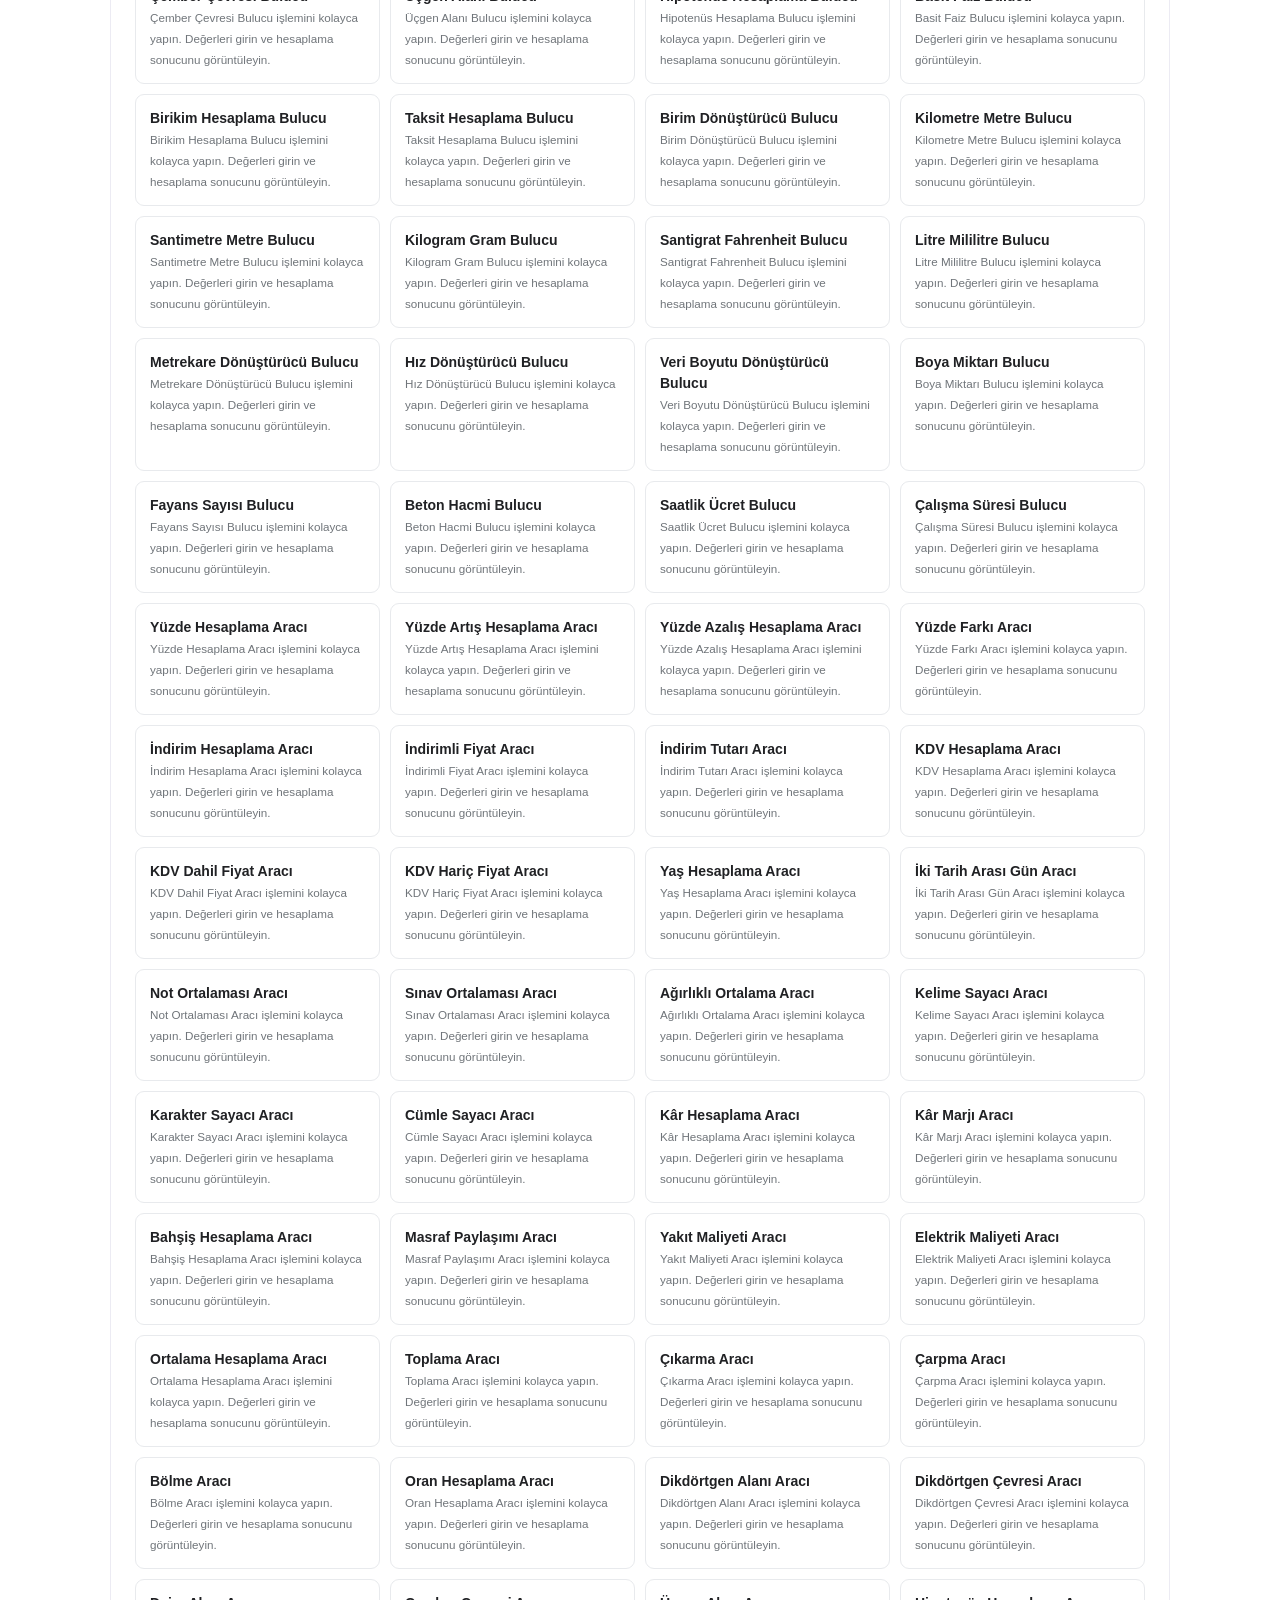
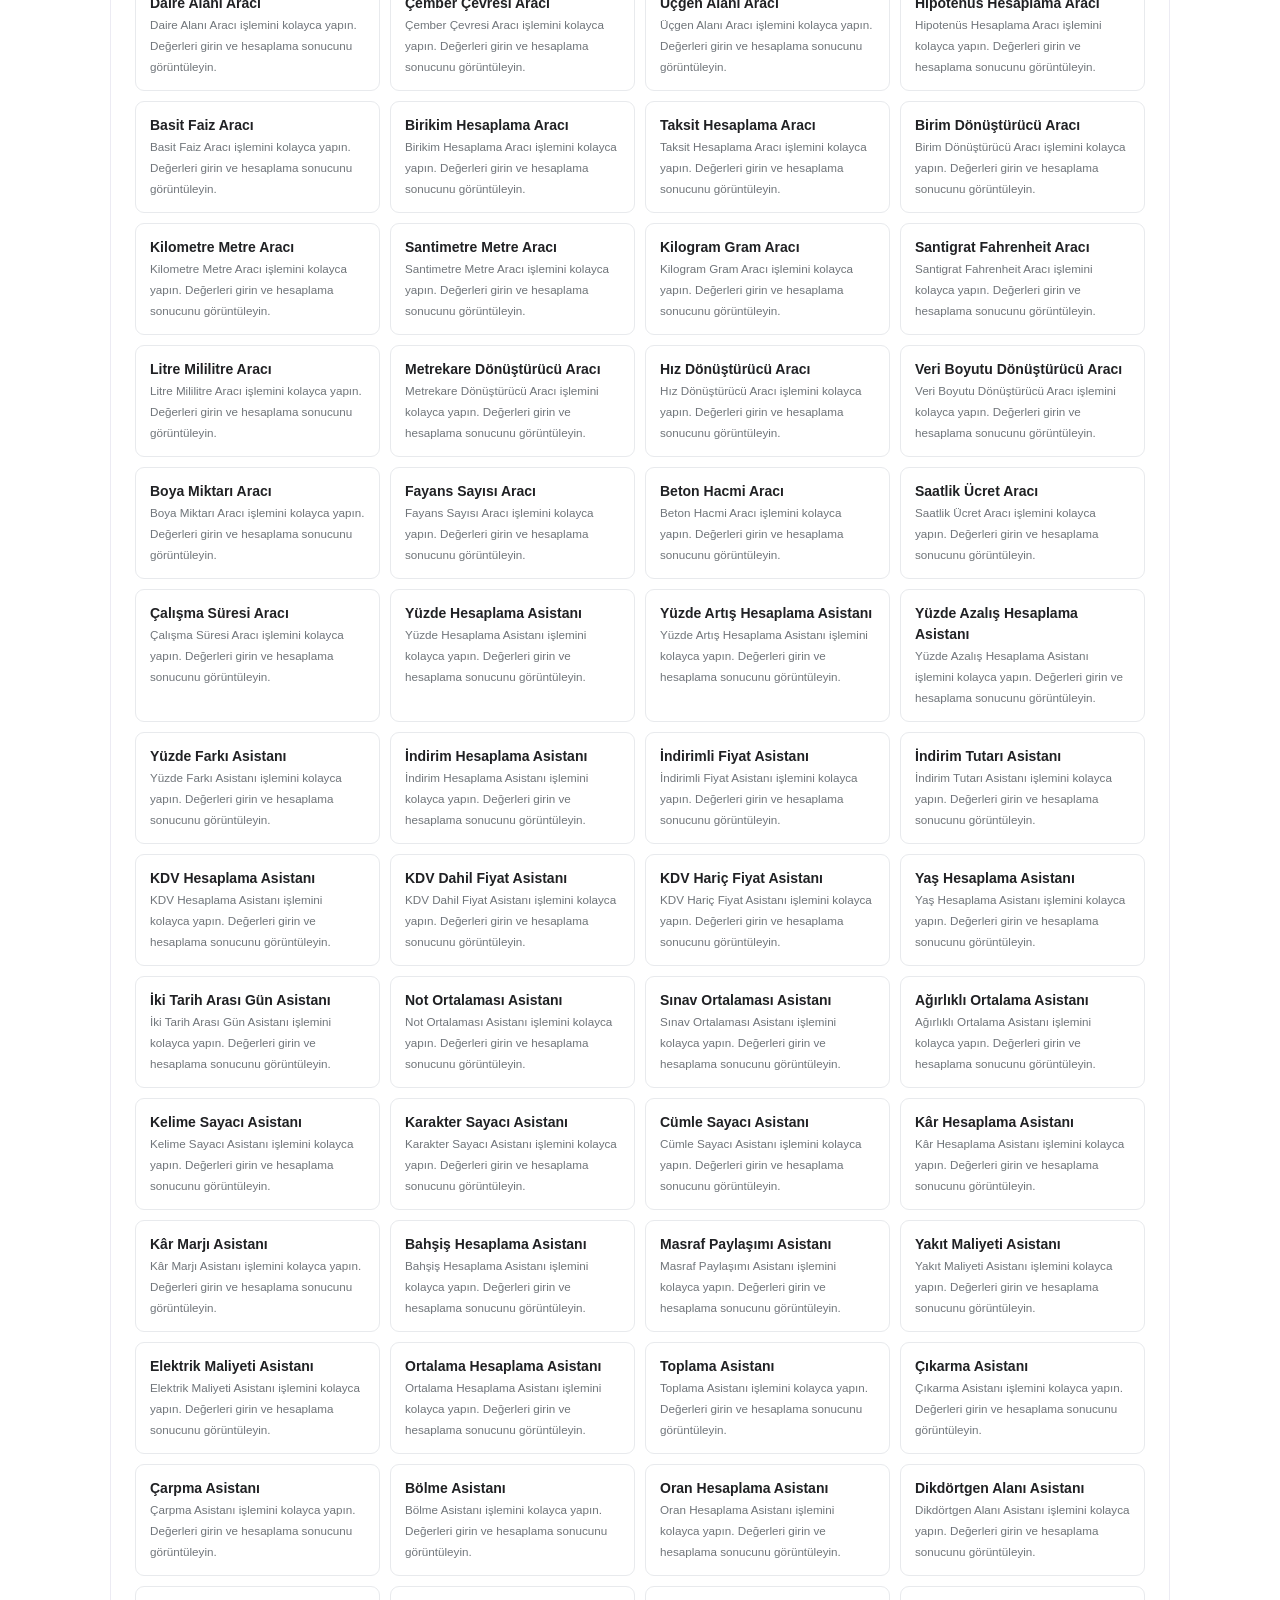
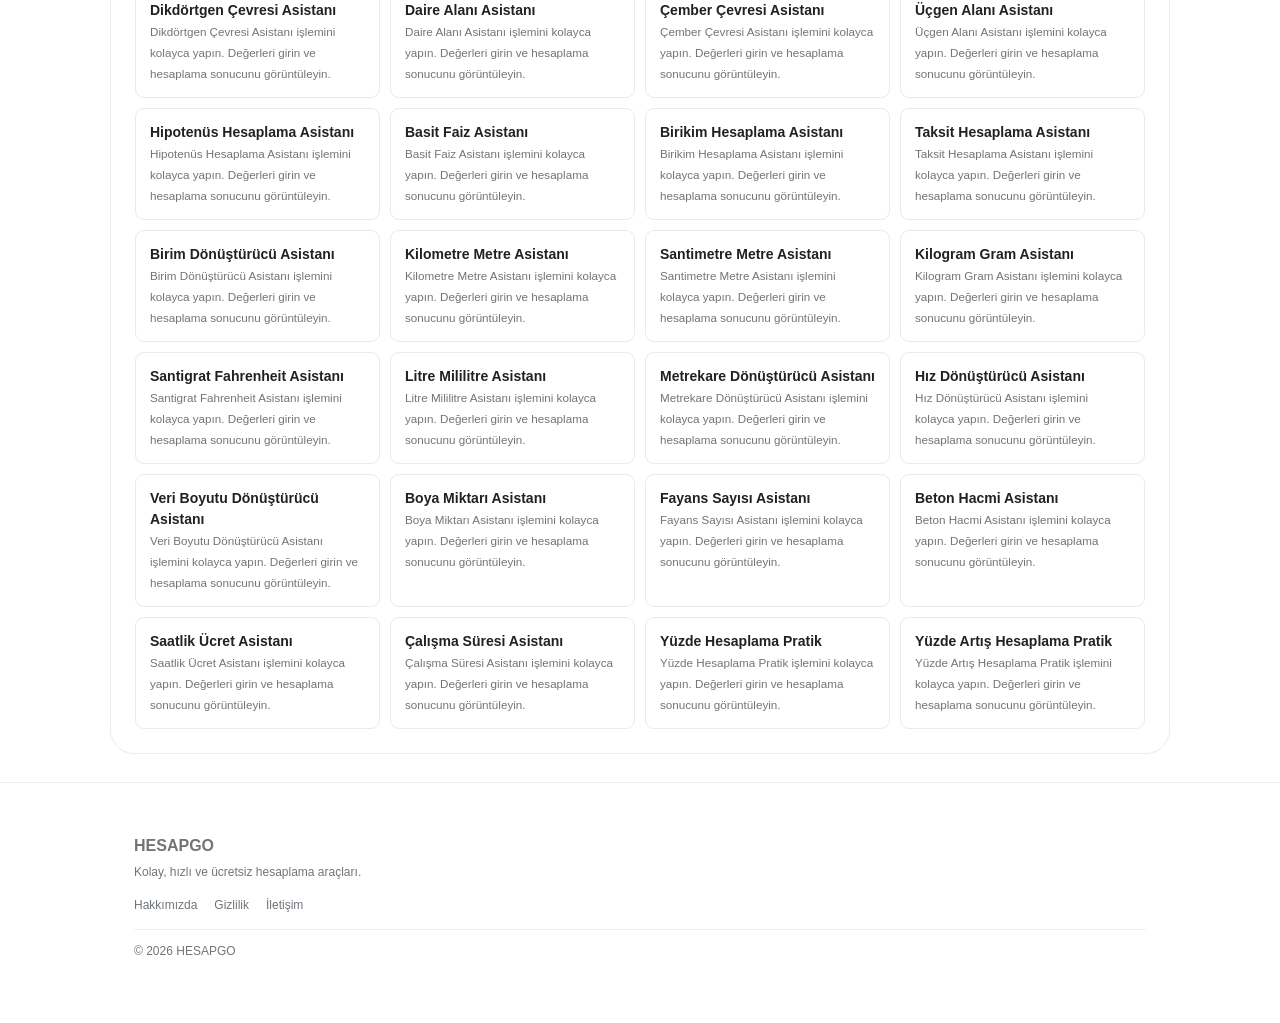
==== commit 7244037e: "Update index.html" ====
--- a/index.html
+++ b/index.html
@@ -2,6 +2,7 @@
 <!DOCTYPE html>
 <html lang="tr">
 <head>
+<meta name="google-site-verification" content="me9Y47GT3K5ZfX_bjeV7jJAU1EpaKBnG6QZfkFXYZHs" />
   <meta charset="UTF-8">
   <meta name="viewport" content="width=device-width, initial-scale=1.0">
 
--- a/assets/home.css
+++ b/assets/home.css
@@ -1,15 +1,29 @@
+
+:root {
+  --text: #202124;
+  --muted: #70757a;
+  --border: #e8eaed;
+  --surface: #f8f9fa;
+  --accent: #6654d9;
+  --radius: 9px;
+}
 
 * {
   box-sizing: border-box;
+}
+
+html {
+  scroll-behavior: smooth;
+  scroll-padding-top: 80px;
 }
 
 body {
   margin: 0;
   background: #fff;
-  color: #222;
-  font-family: Arial, sans-serif;
-  font-size: 15px;
-  line-height: 1.6;
+  color: var(--text);
+  font-family: Arial, Helvetica, sans-serif;
+  font-size: 14px;
+  line-height: 1.5;
 }
 
 a {
@@ -17,244 +31,397 @@
   text-decoration: none;
 }
 
-header,
-nav,
-main,
-footer {
+.site-header {
   width: 100%;
-}
-
-header {
-  border-bottom: 1px solid #eee;
+  border-bottom: 1px solid #f0f0f0;
   background: #fff;
 }
 
-.container,
-.header-inner,
-.hero,
-.tools-section,
-footer {
-  max-width: 1050px;
+.header-inner {
+  max-width: 1100px;
+  min-height: 62px;
   margin: 0 auto;
-  padding-left: 18px;
-  padding-right: 18px;
-}
-
-.header-inner {
-  min-height: 62px;
+  padding: 0 24px;
   display: flex;
   align-items: center;
   justify-content: space-between;
-  gap: 16px;
-}
-
-.brand,
-.logo {
+}
+
+.brand {
   font-size: 21px;
   font-weight: 700;
-  color: #222;
-}
-
-.brand span,
-.logo span {
-  color: #6654d9;
-}
-
-nav {
-  display: flex;
-  gap: 18px;
-  align-items: center;
-  width: auto;
-}
-
-nav a {
-  color: #555;
+  letter-spacing: -1px;
+}
+
+.brand span {
+  color: var(--accent);
+}
+
+.header-nav {
+  display: flex;
+  align-items: center;
+  gap: 24px;
+}
+
+.header-nav a {
+  color: #5f6368;
+  font-size: 13px;
+}
+
+.header-nav a:hover,
+.footer-links a:hover {
+  color: var(--accent);
+}
+
+.search-area {
+  padding: 70px 20px 48px;
+  text-align: center;
+}
+
+.main-logo {
+  display: inline-flex;
+  align-items: center;
+  justify-content: center;
+  margin-bottom: 20px;
+  font-size: clamp(42px, 7vw, 57px);
+  font-weight: 700;
+  letter-spacing: -3px;
+  line-height: 1.15;
+}
+
+.logo-h,
+.logo-p {
+  color: #4285f4;
+}
+
+.logo-e,
+.logo-o {
+  color: #ea4335;
+}
+
+.logo-s,
+.logo-g {
+  color: #34a853;
+}
+
+.logo-a {
+  color: #fbbc05;
+}
+
+.search-area h1 {
+  margin: 0 0 8px;
+  font-size: 25px;
+  font-weight: 500;
+  letter-spacing: -0.5px;
+}
+
+.search-area > p {
+  margin: 0 0 24px;
+  color: var(--muted);
   font-size: 14px;
 }
 
-.hero {
-  padding-top: 48px;
-  padding-bottom: 28px;
-}
-
-.hero h1 {
-  max-width: 650px;
-  margin: 0 0 10px;
-  font-size: 32px;
-  line-height: 1.25;
-  letter-spacing: -0.7px;
-}
-
-.hero p {
-  margin: 0 0 22px;
-  color: #666;
-}
-
-.search-box,
-#searchInput,
-#toolSearch {
+.search-wrap {
+  position: relative;
+  display: flex;
+  align-items: center;
+  width: min(100%, 570px);
+  height: 48px;
+  margin: 0 auto;
+  padding: 0 16px;
+  border: 1px solid #dfe1e5;
+  border-radius: 25px;
+  background: #fff;
+  transition: box-shadow 0.15s, border-color 0.15s;
+}
+
+.search-wrap:hover,
+.search-wrap:focus-within {
+  border-color: transparent;
+  box-shadow: 0 1px 6px rgb(32 33 36 / 20%);
+}
+
+.search-wrap svg {
+  flex-shrink: 0;
+  width: 19px;
+  height: 19px;
+  margin-right: 12px;
+  fill: none;
+  stroke: #70757a;
+  stroke-width: 1.8;
+  stroke-linecap: round;
+}
+
+.search-wrap input {
   width: 100%;
-  max-width: 560px;
-}
-
-#searchInput,
-#toolSearch,
-input[type="search"],
-input[type="text"] {
-  min-height: 44px;
-  padding: 10px 13px;
-  border: 1px solid #ddd;
-  border-radius: 5px;
+  min-width: 0;
+  height: 100%;
+  padding: 0;
+  border: 0;
+  outline: 0;
+  background: transparent;
+  color: var(--text);
+  font: inherit;
+  box-shadow: none;
+}
+
+.search-wrap input:focus {
+  border: 0;
+  box-shadow: none;
+}
+
+.search-wrap input::placeholder {
+  color: #80868b;
+}
+
+.quick-links {
+  display: flex;
+  justify-content: center;
+  flex-wrap: wrap;
+  gap: 8px 15px;
+  margin-top: 18px;
+  color: var(--muted);
+  font-size: 12px;
+}
+
+.quick-links a {
+  color: #5f6368;
+}
+
+.quick-links a:hover {
+  color: var(--accent);
+}
+
+.content-section {
+  max-width: 1060px;
+  margin: 0 auto;
+  padding: 24px;
+}
+
+.popular-section {
+  border-top: 1px solid #f0f0f0;
+}
+
+.section-heading {
+  display: flex;
+  align-items: center;
+  justify-content: space-between;
+  gap: 15px;
+  margin-bottom: 16px;
+}
+
+.section-heading h2 {
+  margin: 0 0 4px;
+  font-size: 18px;
+  font-weight: 600;
+  letter-spacing: -0.2px;
+}
+
+.section-heading p {
+  margin: 0;
+  color: var(--muted);
+  font-size: 13px;
+}
+
+.tool-grid {
+  display: grid;
+  grid-template-columns: repeat(4, minmax(0, 1fr));
+  gap: 10px;
+}
+
+.tool-card {
+  display: block;
+  min-width: 0;
+  padding: 13px 14px;
+  border: 1px solid var(--border);
+  border-radius: var(--radius);
   background: #fff;
-  color: #222;
-  font: inherit;
-  outline: none;
-}
-
-#searchInput:focus,
-#toolSearch:focus,
-input:focus {
-  border-color: #6654d9;
-}
-
-.hero-visual,
-.hero-image,
-.brand-icon,
-.decorative,
-.badge,
-.glow {
-  display: none !important;
-}
-
-.tools-section {
-  padding-top: 15px;
-  padding-bottom: 45px;
-}
-
-.section-title {
-  margin: 0 0 18px;
-  font-size: 21px;
-  font-weight: 700;
-}
-
-.categories,
+  transition: border-color 0.15s, background 0.15s;
+}
+
+.tool-card:hover {
+  border-color: #c9c3f2;
+  background: #fcfbff;
+}
+
+.tool-card h3,
+.tool-card .tool-name {
+  margin: 0 0 4px;
+  color: #303134;
+  font-size: 13px;
+  font-weight: 600;
+  line-height: 1.45;
+}
+
+.tool-card p,
+.tool-card .tool-description {
+  display: -webkit-box;
+  overflow: hidden;
+  margin: 0;
+  color: var(--muted);
+  font-size: 12px;
+  line-height: 1.5;
+  -webkit-box-orient: vertical;
+  -webkit-line-clamp: 2;
+}
+
 .category-list {
   display: flex;
   flex-wrap: wrap;
   gap: 8px;
-  margin-bottom: 22px;
-}
-
-.categories button,
+}
+
+.category-list a,
 .category-list button,
-.category-btn {
-  padding: 7px 12px;
-  border: 1px solid #e5e5e5;
-  border-radius: 4px;
+.category-list .category-item,
+.category-list .category-card {
+  display: inline-flex;
+  align-items: center;
+  padding: 8px 12px;
+  border: 1px solid var(--border);
+  border-radius: 7px;
   background: #fff;
-  color: #444;
+  color: #4d5156;
+  font-size: 12px;
   cursor: pointer;
-  font-size: 13px;
-}
-
-.categories button:hover,
+}
+
+.category-list a:hover,
 .category-list button:hover,
-.category-btn:hover,
-.categories button.active,
-.category-btn.active {
-  border-color: #6654d9;
-  color: #6654d9;
-}
-
-.tools-grid,
-.tool-grid,
-#toolsGrid {
-  display: grid;
-  grid-template-columns: repeat(3, minmax(0, 1fr));
-  gap: 0 22px;
-}
-
-.tool-card,
-.tool-item,
-.tool {
-  min-width: 0;
-  padding: 15px 0;
-  border: 0;
-  border-bottom: 1px solid #eee;
-  border-radius: 0;
-  background: transparent;
-  box-shadow: none;
-}
-
-.tool-card:hover,
-.tool-item:hover,
-.tool:hover {
-  background: #fafafa;
-  box-shadow: none;
-}
-
-.tool-card h3,
-.tool-item h3,
-.tool h3 {
-  margin: 0 0 4px;
-  font-size: 15px;
-  font-weight: 600;
-}
-
-.tool-card p,
-.tool-item p,
-.tool p {
-  margin: 0;
-  color: #777;
-  font-size: 13px;
-}
-
-button,
-.btn {
-  box-shadow: none !important;
-}
-
-footer {
-  padding-top: 20px;
-  padding-bottom: 25px;
+.category-list .category-item:hover,
+.category-list .category-card:hover {
+  border-color: #c9c3f2;
+  color: var(--accent);
+}
+
+.all-heading {
+  margin-bottom: 18px;
+}
+
+.tool-count {
+  flex-shrink: 0;
+  color: var(--muted);
+  font-size: 12px;
+}
+
+.empty-message {
+  padding: 25px 0;
+  color: var(--muted);
+  text-align: center;
+}
+
+.site-footer {
+  margin-top: 28px;
   border-top: 1px solid #eee;
-  color: #777;
-  font-size: 13px;
-}
-
-@media (max-width: 700px) {
+}
+
+.footer-inner {
+  max-width: 1060px;
+  margin: 0 auto;
+  padding: 23px 24px;
+}
+
+.footer-brand {
+  font-size: 16px;
+  font-weight: 700;
+}
+
+.footer-inner > p {
+  margin: 5px 0 12px;
+  color: var(--muted);
+  font-size: 12px;
+}
+
+.footer-links {
+  display: flex;
+  flex-wrap: wrap;
+  gap: 17px;
+  margin: 15px 0;
+  font-size: 12px;
+}
+
+.copyright {
+  padding-top: 12px;
+  border-top: 1px solid #f0f0f0;
+}
+
+@media (max-width: 850px) {
+  .tool-grid {
+    grid-template-columns: repeat(3, minmax(0, 1fr));
+  }
+}
+
+@media (max-width: 600px) {
   .header-inner {
     min-height: 56px;
-  }
-
-  nav {
-    gap: 10px;
-  }
-
-  nav a {
+    padding: 0 17px;
+  }
+
+  .header-nav {
+    gap: 14px;
+  }
+
+  .header-nav a {
     font-size: 12px;
   }
 
-  .hero {
-    padding-top: 32px;
-  }
-
-  .hero h1 {
-    font-size: 27px;
-  }
-
-  .tools-grid,
-  .tool-grid,
-  #toolsGrid {
+  .search-area {
+    padding: 48px 18px 35px;
+  }
+
+  .search-area h1 {
+    font-size: 22px;
+  }
+
+  .main-logo {
+    margin-bottom: 16px;
+  }
+
+  .content-section {
+    padding: 22px 17px;
+  }
+
+  .tool-grid {
     grid-template-columns: repeat(2, minmax(0, 1fr));
-    gap: 0 14px;
-  }
-}
-
-@media (max-width: 420px) {
-  .tools-grid,
-  .tool-grid,
-  #toolsGrid {
+    gap: 8px;
+  }
+
+  .tool-card {
+    padding: 11px;
+  }
+
+  .section-heading h2 {
+    font-size: 17px;
+  }
+
+  .footer-inner {
+    padding: 22px 17px;
+  }
+}
+
+@media (max-width: 360px) {
+  .header-nav {
+    gap: 9px;
+  }
+
+  .header-nav a {
+    font-size: 11px;
+  }
+
+  .tool-grid {
     grid-template-columns: 1fr;
   }
 }
+.main-logo {
+  display: inline-flex;
+  align-items: center;
+  justify-content: center;
+  margin-bottom: 20px;
+}
+
+.main-logo img {
+  display: block;
+  width: 180px;
+  height: 90px;
+  object-fit: contain;
+}
